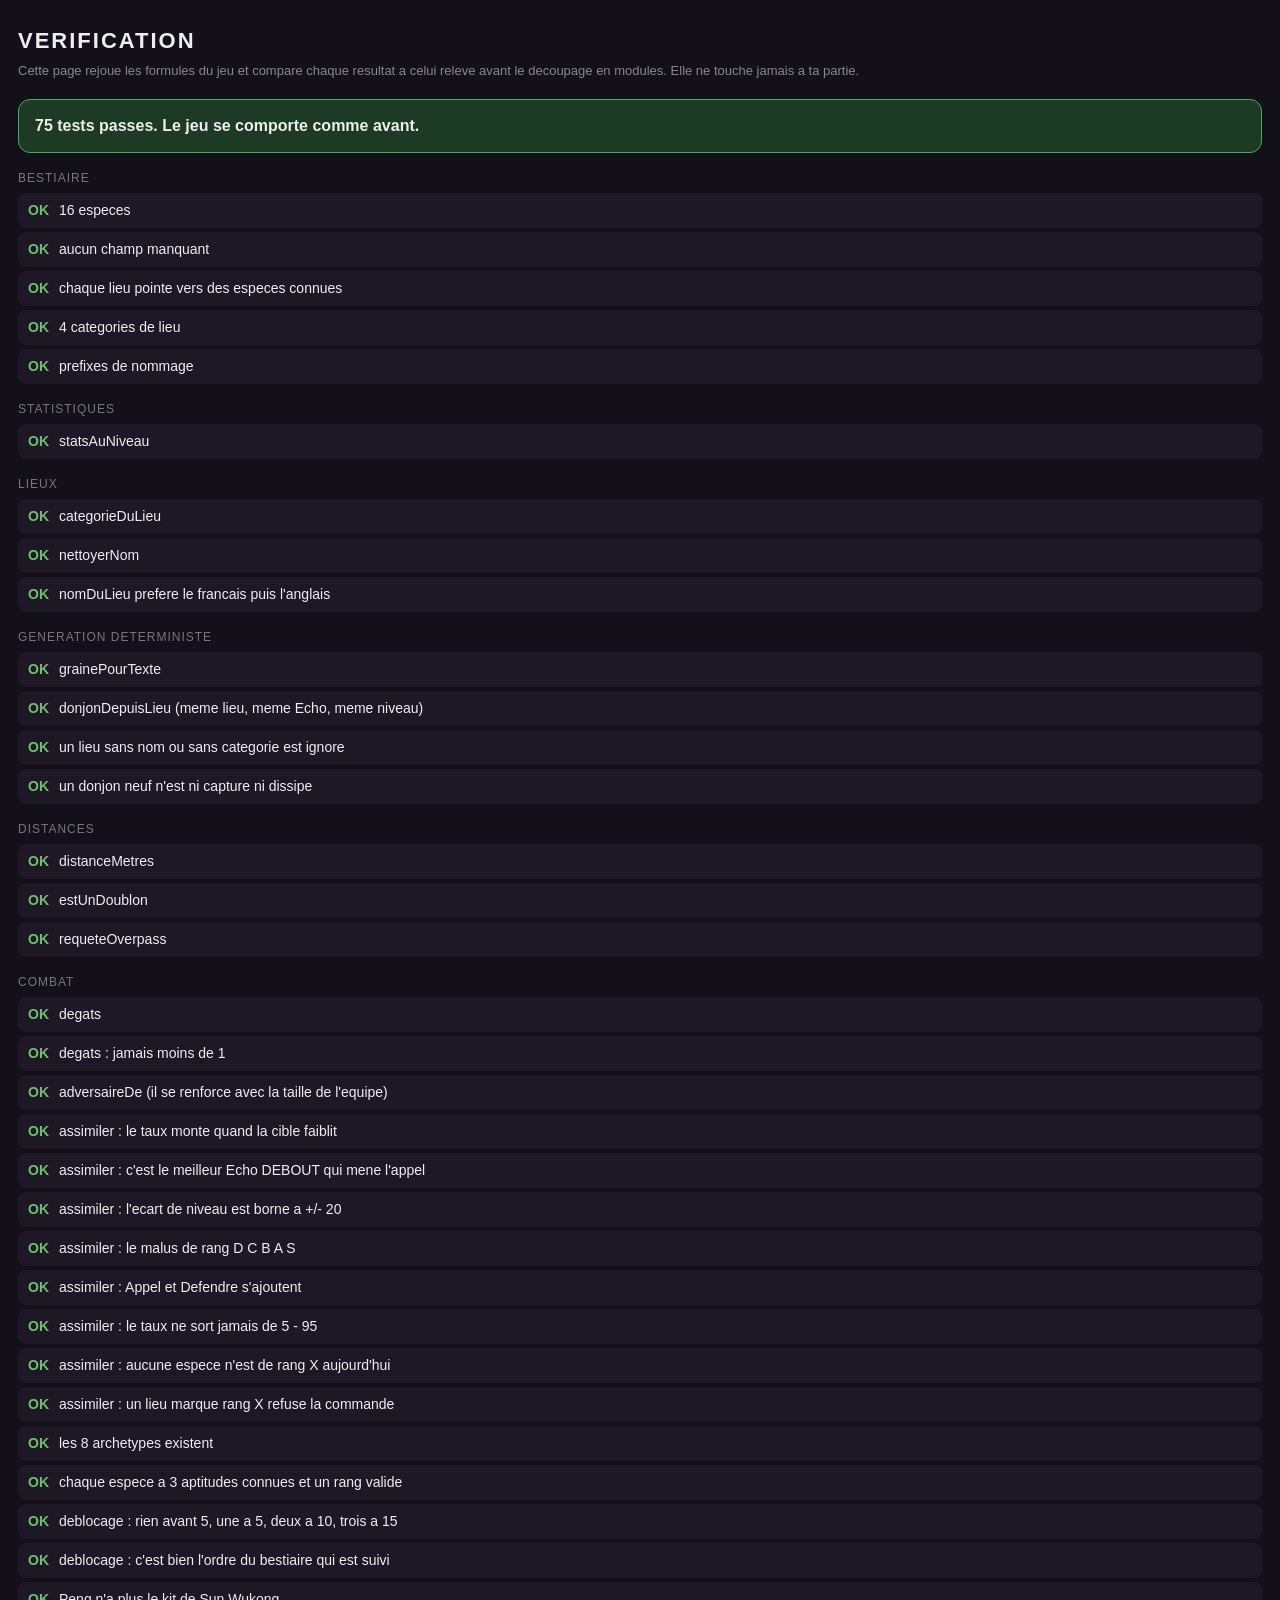
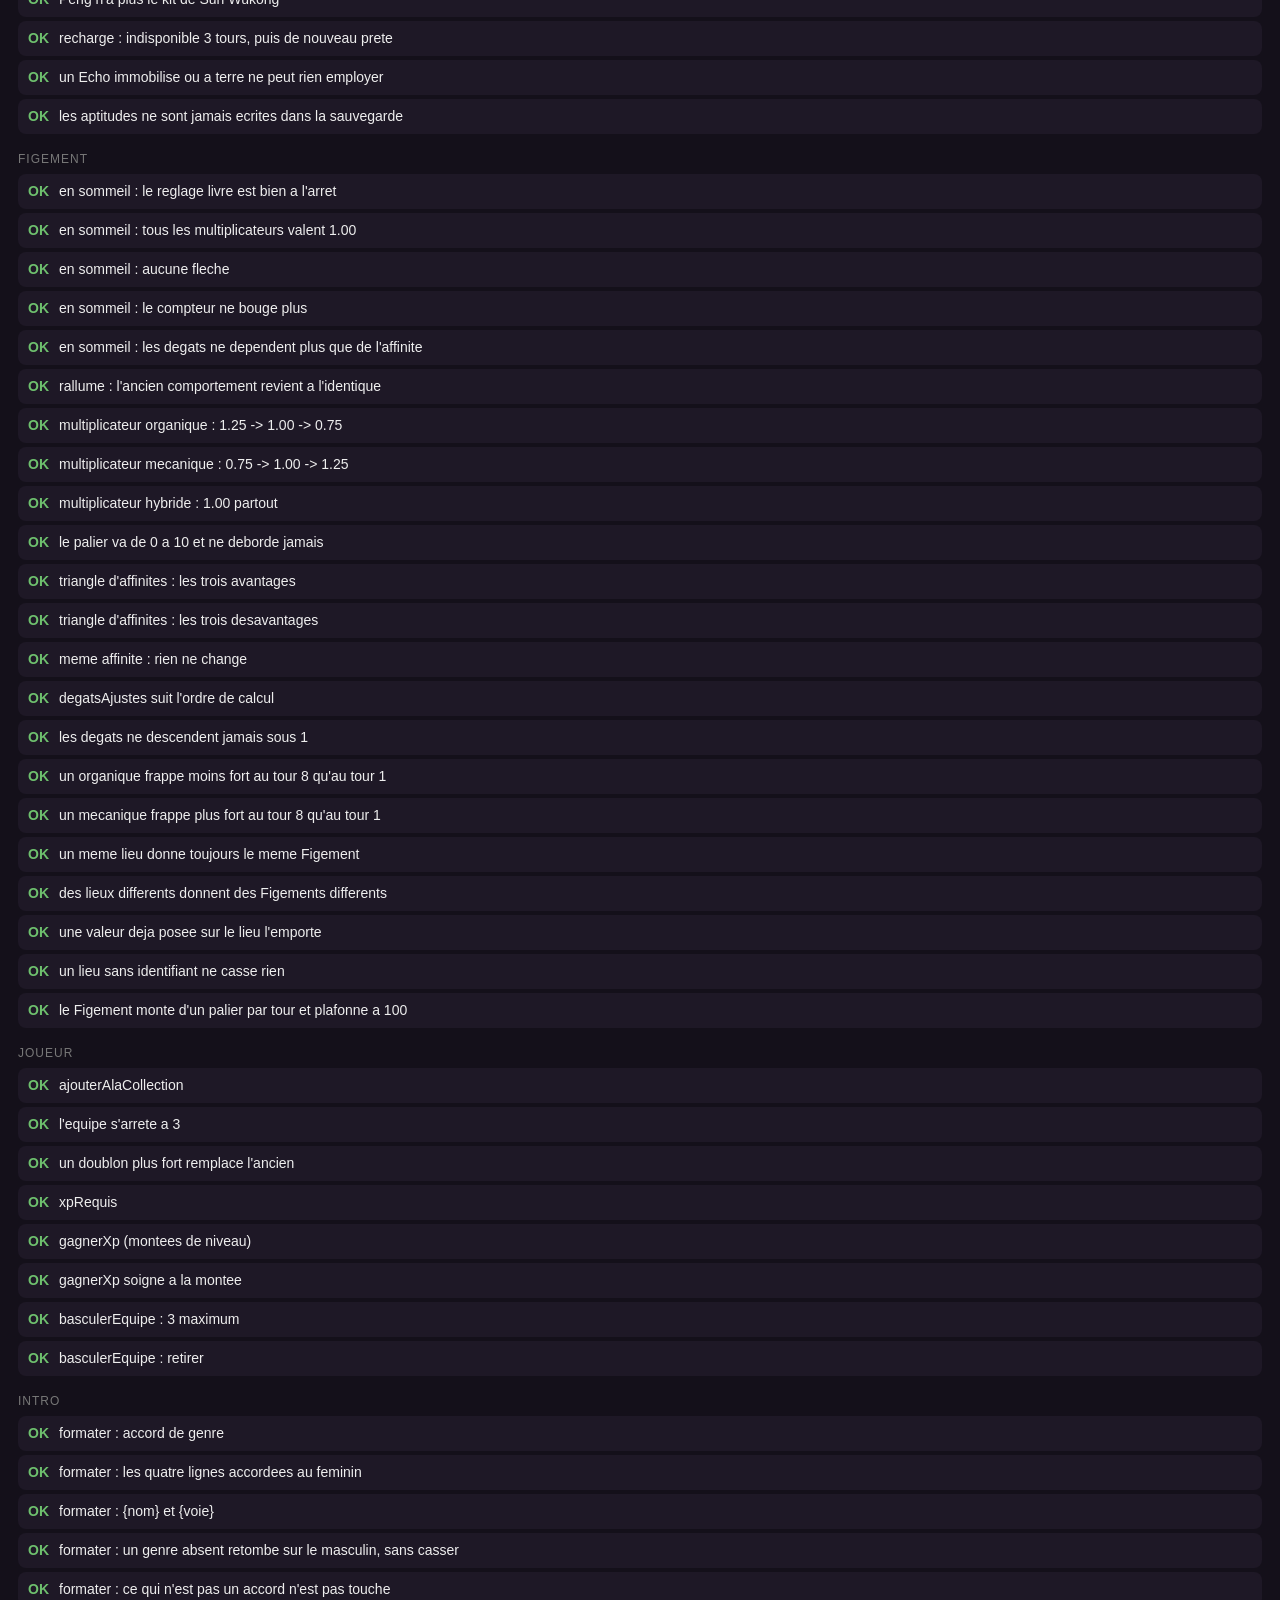
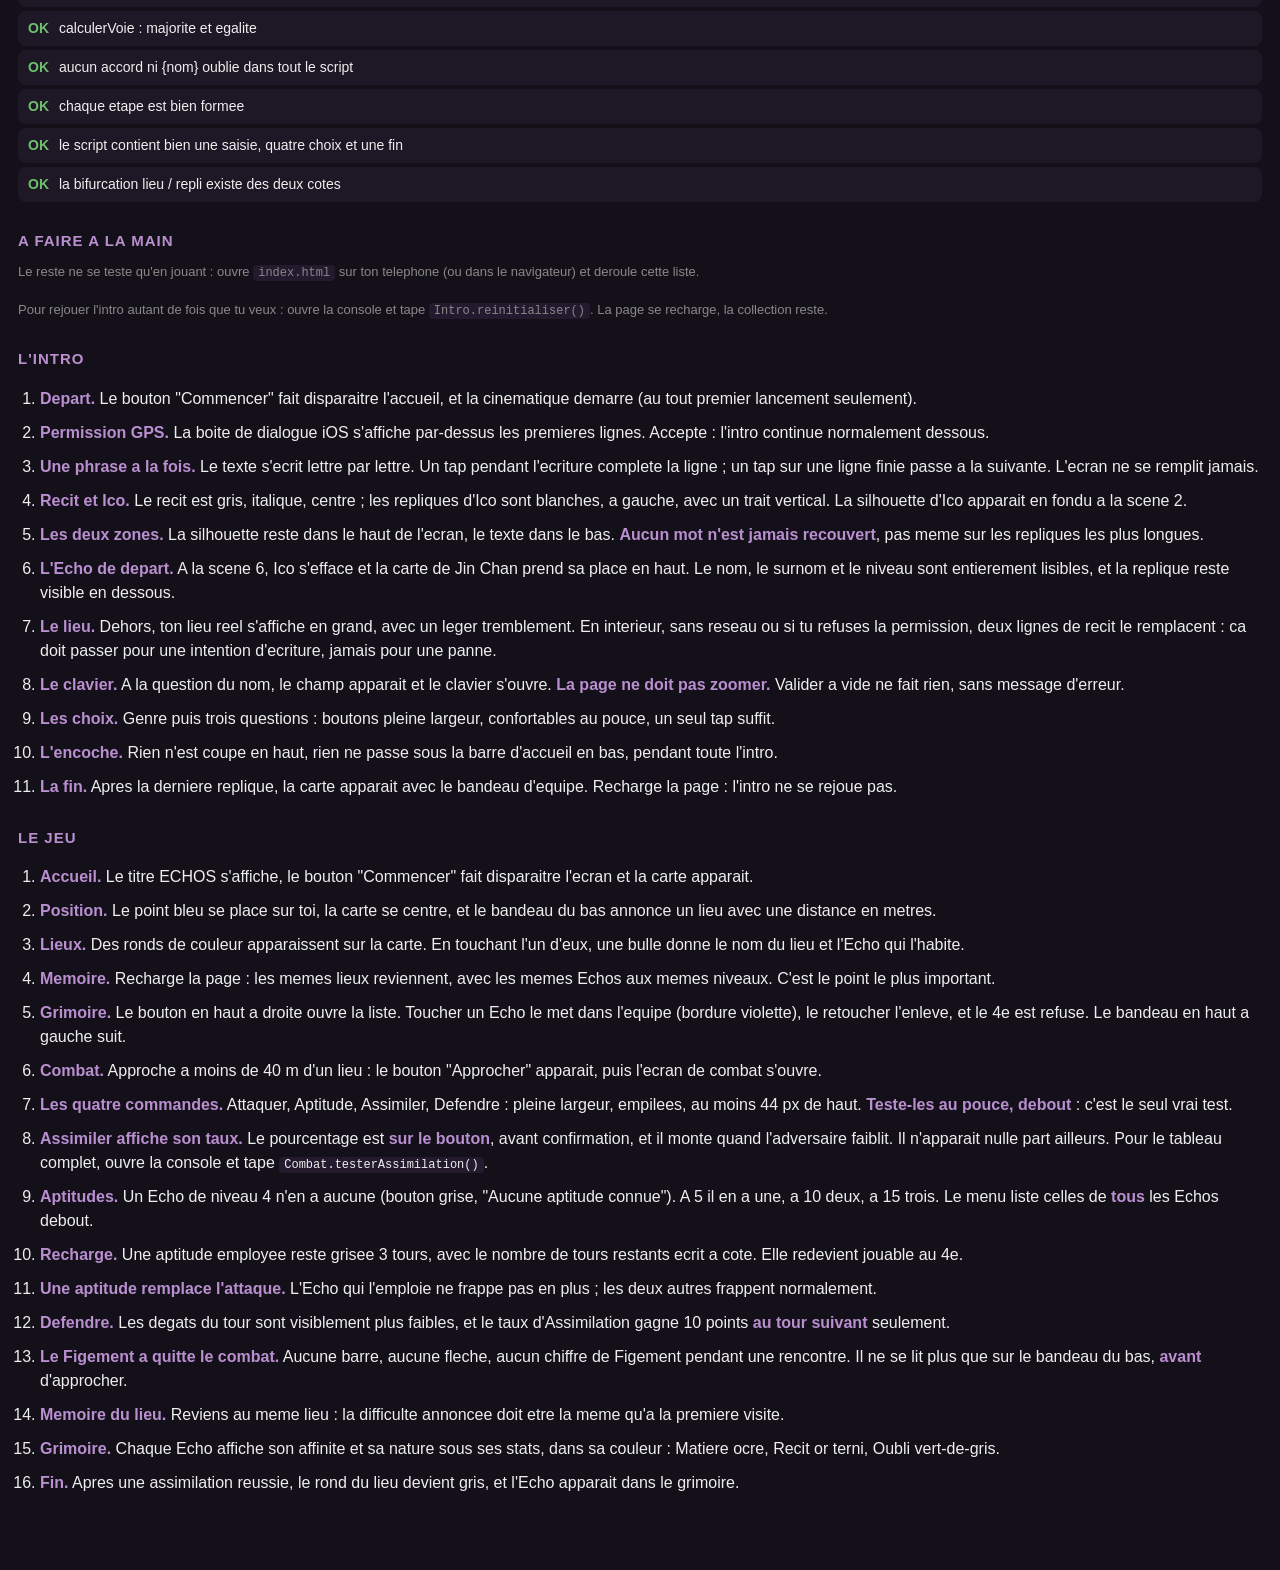
==== verifier/index.html @ f6a6f490 "Combat tour par tour : quatre commandes, aptitudes, Assimiler Le Figement en combat demandait d'appr" ====
<!DOCTYPE html>
<html lang="fr">
<head>
<meta charset="utf-8">
<meta name="viewport" content="width=device-width, initial-scale=1">
<title>Echos - verification</title>
<style>
  body {
    margin: 0; padding: 24px 18px 60px;
    background: #14101a; color: #eee;
    font-family: -apple-system, sans-serif;
    line-height: 1.5;
  }
  h1 { font-size: 22px; letter-spacing: 2px; margin: 0 0 4px; }
  h2 { font-size: 15px; margin: 28px 0 10px; color: #b98fd0; letter-spacing: 1px; }
  p.aide { color: #888; font-size: 13px; margin: 0 0 18px; }

  #verdict {
    padding: 14px 16px; border-radius: 12px;
    font-size: 16px; font-weight: 600; margin-bottom: 8px;
  }
  #verdict.vert { background: #1d3a24; border: 1px solid #4ca85f; }
  #verdict.rouge { background: #3a1d1d; border: 1px solid #d4554a; }

  .section { color: #777; font-size: 12px; letter-spacing: 1px; margin: 16px 0 6px; }

  .test {
    display: flex; gap: 10px; align-items: baseline;
    padding: 7px 10px; border-radius: 8px;
    background: #1e1826; margin-bottom: 4px; font-size: 14px;
  }
  .test.ko { background: #2c1a1a; }
  .marque { font-weight: 700; flex-shrink: 0; }
  .test .marque { color: #6ec06e; }
  .test.ko .marque { color: #d4554a; }
  .detail {
    font-family: ui-monospace, monospace; font-size: 11px;
    color: #d0a0a0; margin-top: 4px; word-break: break-all;
  }

  ol { padding-left: 22px; }
  li { margin-bottom: 10px; }
  li b { color: #b98fd0; }
  code {
    background: #241a2e; padding: 1px 5px; border-radius: 4px;
    font-size: 12px;
  }
</style>
</head>
<body>

<h1>VERIFICATION</h1>
<p class="aide">
  Cette page rejoue les formules du jeu et compare chaque resultat a celui
  releve avant le decoupage en modules. Elle ne touche jamais a ta partie.
</p>

<div id="verdict">Tests en cours...</div>
<div id="resultats"></div>

<h2>A FAIRE A LA MAIN</h2>
<p class="aide">
  Le reste ne se teste qu'en jouant : ouvre <code>index.html</code> sur ton
  telephone (ou dans le navigateur) et deroule cette liste.
</p>

<p class="aide">
  Pour rejouer l'intro autant de fois que tu veux : ouvre la console et tape
  <code>Intro.reinitialiser()</code>. La page se recharge, la collection reste.
</p>

<h2>L'INTRO</h2>

<ol>
  <li><b>Depart.</b> Le bouton "Commencer" fait disparaitre l'accueil, et la
      cinematique demarre (au tout premier lancement seulement).</li>
  <li><b>Permission GPS.</b> La boite de dialogue iOS s'affiche par-dessus les
      premieres lignes. Accepte : l'intro continue normalement dessous.</li>
  <li><b>Une phrase a la fois.</b> Le texte s'ecrit lettre par lettre. Un tap
      pendant l'ecriture complete la ligne ; un tap sur une ligne finie passe a
      la suivante. L'ecran ne se remplit jamais.</li>
  <li><b>Recit et Ico.</b> Le recit est gris, italique, centre ; les repliques
      d'Ico sont blanches, a gauche, avec un trait vertical. La silhouette
      d'Ico apparait en fondu a la scene 2.</li>
  <li><b>Les deux zones.</b> La silhouette reste dans le haut de l'ecran, le
      texte dans le bas. <b>Aucun mot n'est jamais recouvert</b>, pas meme sur
      les repliques les plus longues.</li>
  <li><b>L'Echo de depart.</b> A la scene 6, Ico s'efface et la carte de Jin
      Chan prend sa place en haut. Le nom, le surnom et le niveau sont
      entierement lisibles, et la replique reste visible en dessous.</li>
  <li><b>Le lieu.</b> Dehors, ton lieu reel s'affiche en grand, avec un leger
      tremblement. En interieur, sans reseau ou si tu refuses la permission,
      deux lignes de recit le remplacent : ca doit passer pour une intention
      d'ecriture, jamais pour une panne.</li>
  <li><b>Le clavier.</b> A la question du nom, le champ apparait et le clavier
      s'ouvre. <b>La page ne doit pas zoomer.</b> Valider a vide ne fait rien,
      sans message d'erreur.</li>
  <li><b>Les choix.</b> Genre puis trois questions : boutons pleine largeur,
      confortables au pouce, un seul tap suffit.</li>
  <li><b>L'encoche.</b> Rien n'est coupe en haut, rien ne passe sous la barre
      d'accueil en bas, pendant toute l'intro.</li>
  <li><b>La fin.</b> Apres la derniere replique, la carte apparait avec le
      bandeau d'equipe. Recharge la page : l'intro ne se rejoue pas.</li>
</ol>

<h2>LE JEU</h2>

<ol>
  <li><b>Accueil.</b> Le titre ECHOS s'affiche, le bouton "Commencer" fait
      disparaitre l'ecran et la carte apparait.</li>
  <li><b>Position.</b> Le point bleu se place sur toi, la carte se centre,
      et le bandeau du bas annonce un lieu avec une distance en metres.</li>
  <li><b>Lieux.</b> Des ronds de couleur apparaissent sur la carte. En
      touchant l'un d'eux, une bulle donne le nom du lieu et l'Echo qui
      l'habite.</li>
  <li><b>Memoire.</b> Recharge la page : les memes lieux reviennent, avec les
      memes Echos aux memes niveaux. C'est le point le plus important.</li>
  <li><b>Grimoire.</b> Le bouton en haut a droite ouvre la liste. Toucher un
      Echo le met dans l'equipe (bordure violette), le retoucher l'enleve, et
      le 4e est refuse. Le bandeau en haut a gauche suit.</li>
  <li><b>Combat.</b> Approche a moins de 40 m d'un lieu : le bouton
      "Approcher" apparait, puis l'ecran de combat s'ouvre.</li>
  <li><b>Les quatre commandes.</b> Attaquer, Aptitude, Assimiler, Defendre :
      pleine largeur, empilees, au moins 44 px de haut. <b>Teste-les au pouce,
      debout</b> : c'est le seul vrai test.</li>
  <li><b>Assimiler affiche son taux.</b> Le pourcentage est <b>sur le bouton</b>,
      avant confirmation, et il monte quand l'adversaire faiblit. Il n'apparait
      nulle part ailleurs. Pour le tableau complet, ouvre la console et tape
      <code>Combat.testerAssimilation()</code>.</li>
  <li><b>Aptitudes.</b> Un Echo de niveau 4 n'en a aucune (bouton grise,
      "Aucune aptitude connue"). A 5 il en a une, a 10 deux, a 15 trois. Le
      menu liste celles de <b>tous</b> les Echos debout.</li>
  <li><b>Recharge.</b> Une aptitude employee reste grisee 3 tours, avec le
      nombre de tours restants ecrit a cote. Elle redevient jouable au 4e.</li>
  <li><b>Une aptitude remplace l'attaque.</b> L'Echo qui l'emploie ne frappe
      pas en plus ; les deux autres frappent normalement.</li>
  <li><b>Defendre.</b> Les degats du tour sont visiblement plus faibles, et le
      taux d'Assimilation gagne 10 points <b>au tour suivant</b> seulement.</li>
  <li><b>Le Figement a quitte le combat.</b> Aucune barre, aucune fleche,
      aucun chiffre de Figement pendant une rencontre. Il ne se lit plus que
      sur le bandeau du bas, <b>avant</b> d'approcher.</li>
  <li><b>Memoire du lieu.</b> Reviens au meme lieu : la difficulte annoncee
      doit etre la meme qu'a la premiere visite.</li>
  <li><b>Grimoire.</b> Chaque Echo affiche son affinite et sa nature sous ses
      stats, dans sa couleur : Matiere ocre, Recit or terni, Oubli vert-de-gris.</li>
  <li><b>Fin.</b> Apres une assimilation reussie, le rond du lieu devient
      gris, et l'Echo apparait dans le grimoire.</li>
</ol>

<!-- On ne charge que les fichiers qui n'ont besoin ni de la carte
     ni de la page du jeu : ils suffisent pour toutes les formules. -->
<script src="../js/config.js"></script>
<script src="../js/especes.js"></script>
<script src="../js/lieux.js"></script>
<script src="../js/joueur.js"></script>
<script src="../js/combat.js"></script>
<script src="../js/grimoire.js"></script>
<script src="../js/intro.js"></script>
<script src="tests.js"></script>

<script>
(function () {
  var verdict = document.getElementById("verdict");
  var sortie = document.getElementById("resultats");
  var resultats;

  try {
    resultats = lancerTests();
  } catch (e) {
    verdict.className = "rouge";
    verdict.textContent = "Les tests n'ont pas pu tourner : " + e.message;
    return;
  }

  var html = "", section = "", echecs = 0;

  for (var i = 0; i < resultats.length; i++) {
    var r = resultats[i];

    if (r.section !== section) {
      section = r.section;
      html += '<div class="section">' + section.toUpperCase() + '</div>';
    }

    if (!r.ok) echecs++;

    html += '<div class="test' + (r.ok ? '' : ' ko') + '">' +
            '<span class="marque">' + (r.ok ? 'OK' : 'X') + '</span>' +
            '<span>' + r.quoi +
            (r.ok ? '' :
              '<div class="detail">attendu : ' + r.attendu +
              '<br>obtenu&nbsp;&nbsp;: ' + r.obtenu + '</div>') +
            '</span></div>';
  }

  sortie.innerHTML = html;

  verdict.className = echecs === 0 ? "vert" : "rouge";
  verdict.textContent = echecs === 0
    ? resultats.length + " tests passes. Le jeu se comporte comme avant."
    : echecs + " test(s) en echec sur " + resultats.length + ".";
})();
</script>

</body>
</html>
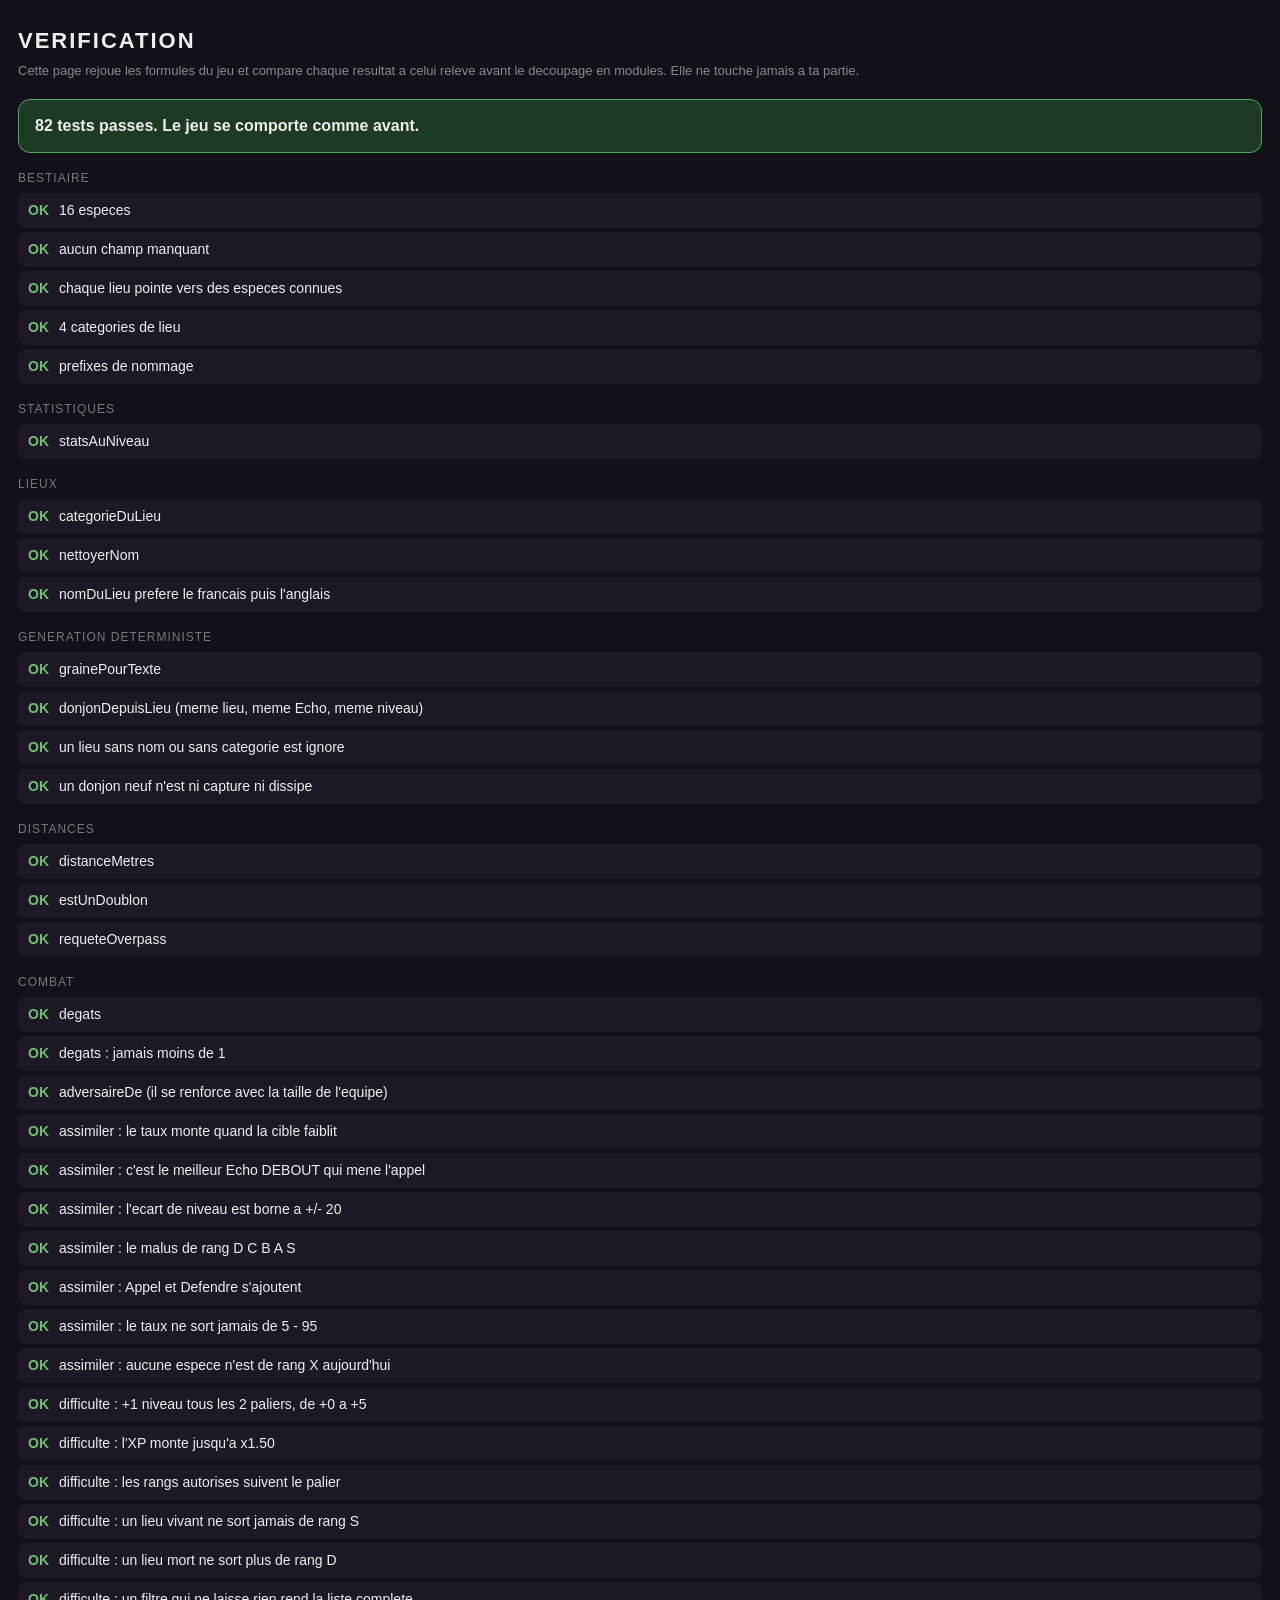
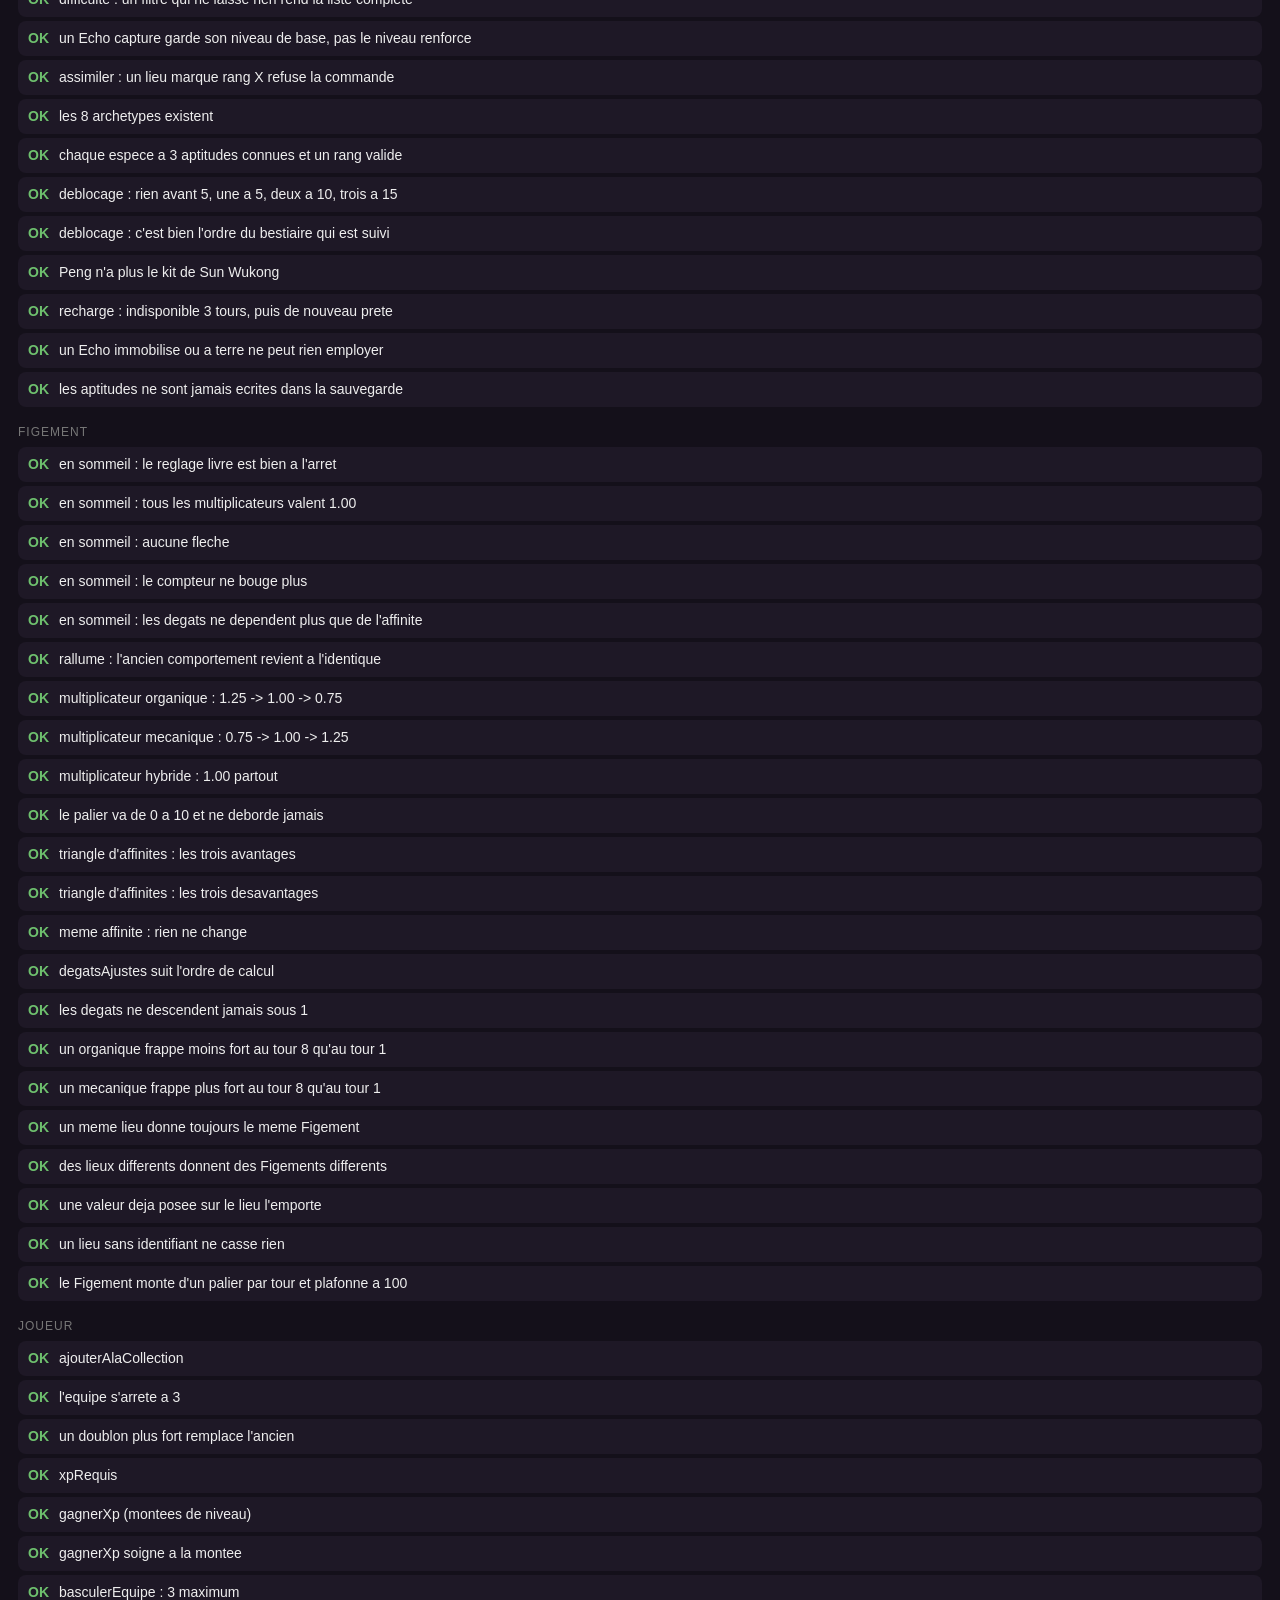
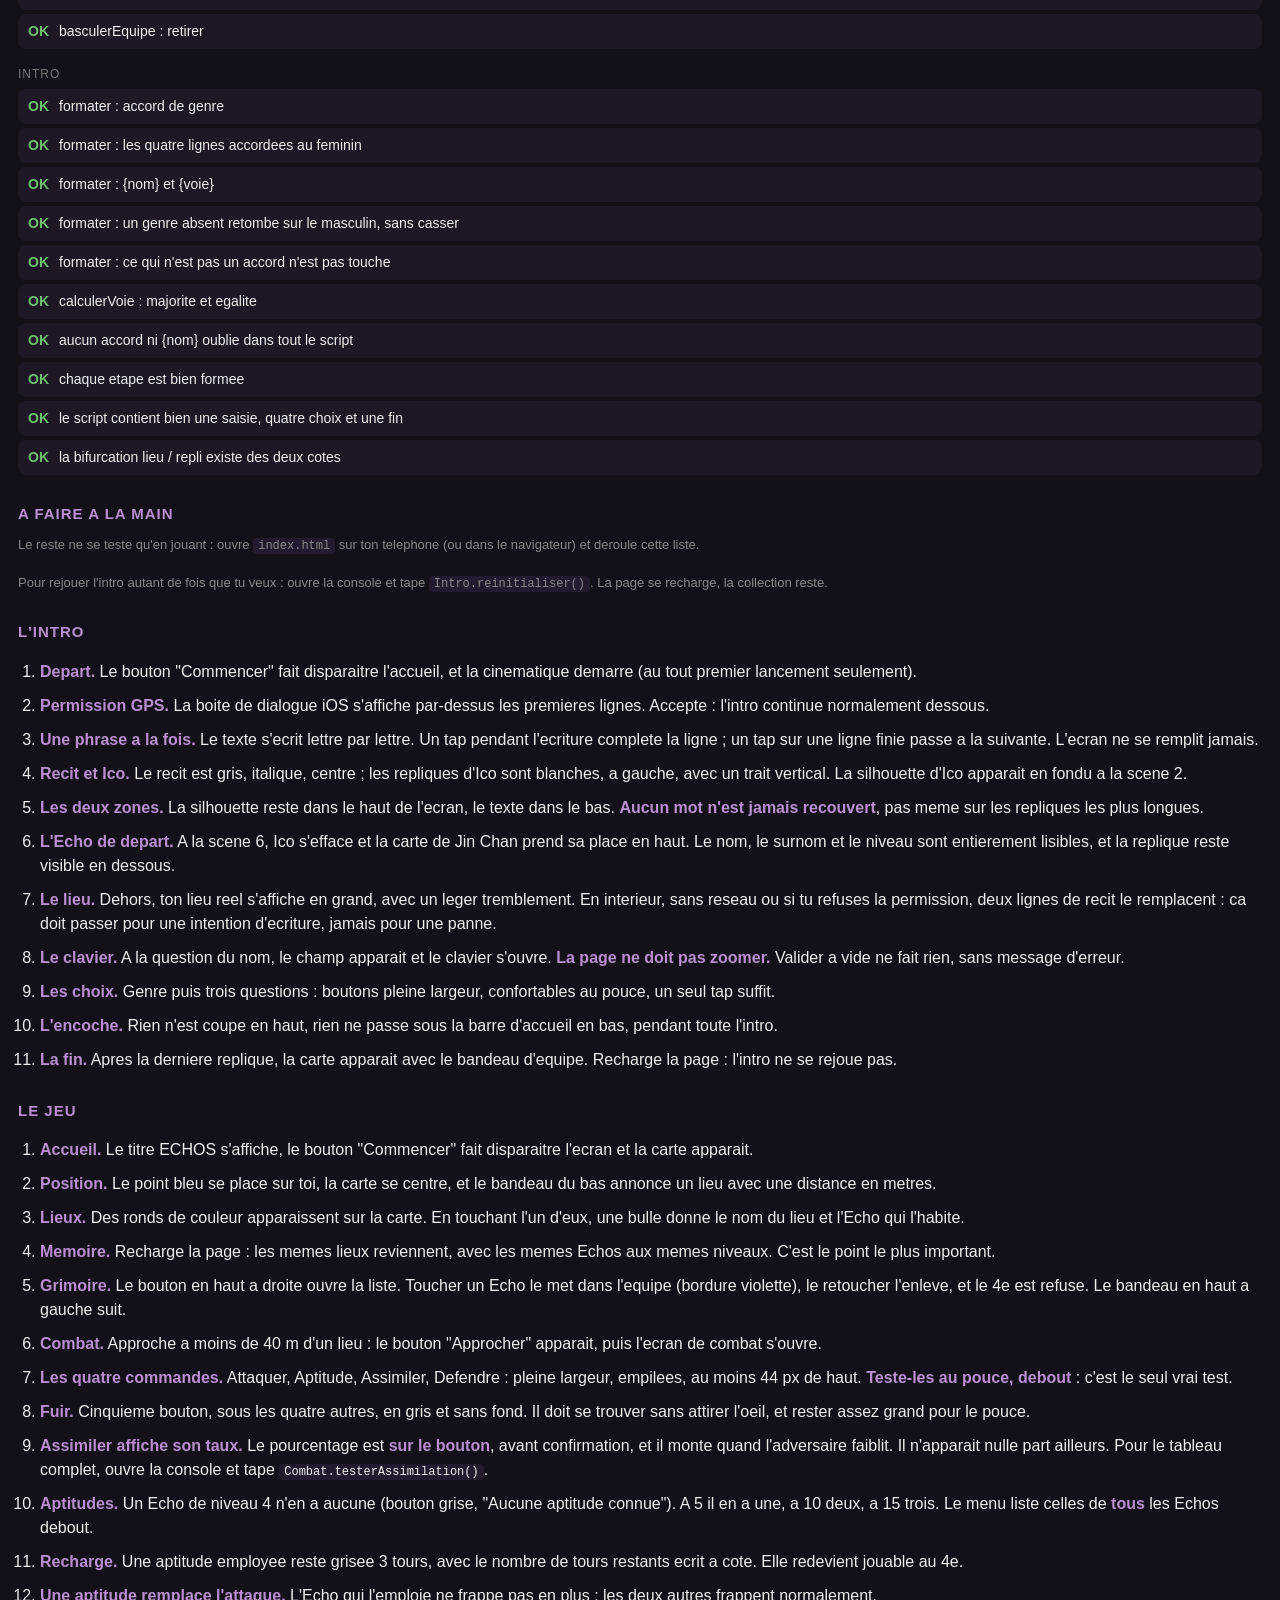
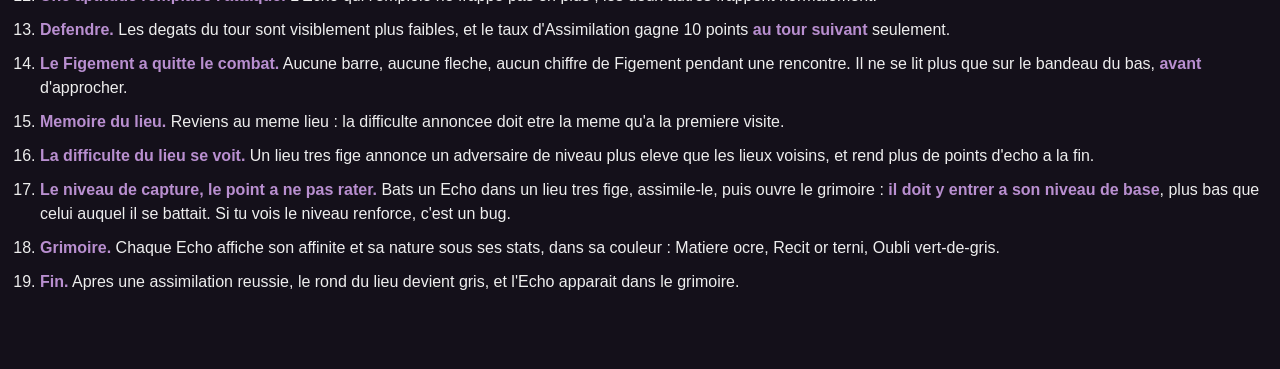
==== commit 316b7924: "Fuir revient, et le Figement du lieu devient sa difficulte 1. Fuir    Cinquieme bouton, sous les qua" ====
--- a/verifier/index.html
+++ b/verifier/index.html
@@ -123,6 +123,9 @@
   <li><b>Les quatre commandes.</b> Attaquer, Aptitude, Assimiler, Defendre :
       pleine largeur, empilees, au moins 44 px de haut. <b>Teste-les au pouce,
       debout</b> : c'est le seul vrai test.</li>
+  <li><b>Fuir.</b> Cinquieme bouton, sous les quatre autres, en gris et sans
+      fond. Il doit se trouver sans attirer l'oeil, et rester assez grand pour
+      le pouce.</li>
   <li><b>Assimiler affiche son taux.</b> Le pourcentage est <b>sur le bouton</b>,
       avant confirmation, et il monte quand l'adversaire faiblit. Il n'apparait
       nulle part ailleurs. Pour le tableau complet, ouvre la console et tape
@@ -141,6 +144,13 @@
       sur le bandeau du bas, <b>avant</b> d'approcher.</li>
   <li><b>Memoire du lieu.</b> Reviens au meme lieu : la difficulte annoncee
       doit etre la meme qu'a la premiere visite.</li>
+  <li><b>La difficulte du lieu se voit.</b> Un lieu tres fige annonce un
+      adversaire de niveau plus eleve que les lieux voisins, et rend plus de
+      points d'echo a la fin.</li>
+  <li><b>Le niveau de capture, le point a ne pas rater.</b> Bats un Echo dans
+      un lieu tres fige, assimile-le, puis ouvre le grimoire :
+      <b>il doit y entrer a son niveau de base</b>, plus bas que celui auquel
+      il se battait. Si tu vois le niveau renforce, c'est un bug.</li>
   <li><b>Grimoire.</b> Chaque Echo affiche son affinite et sa nature sous ses
       stats, dans sa couleur : Matiere ocre, Recit or terni, Oubli vert-de-gris.</li>
   <li><b>Fin.</b> Apres une assimilation reussie, le rond du lieu devient
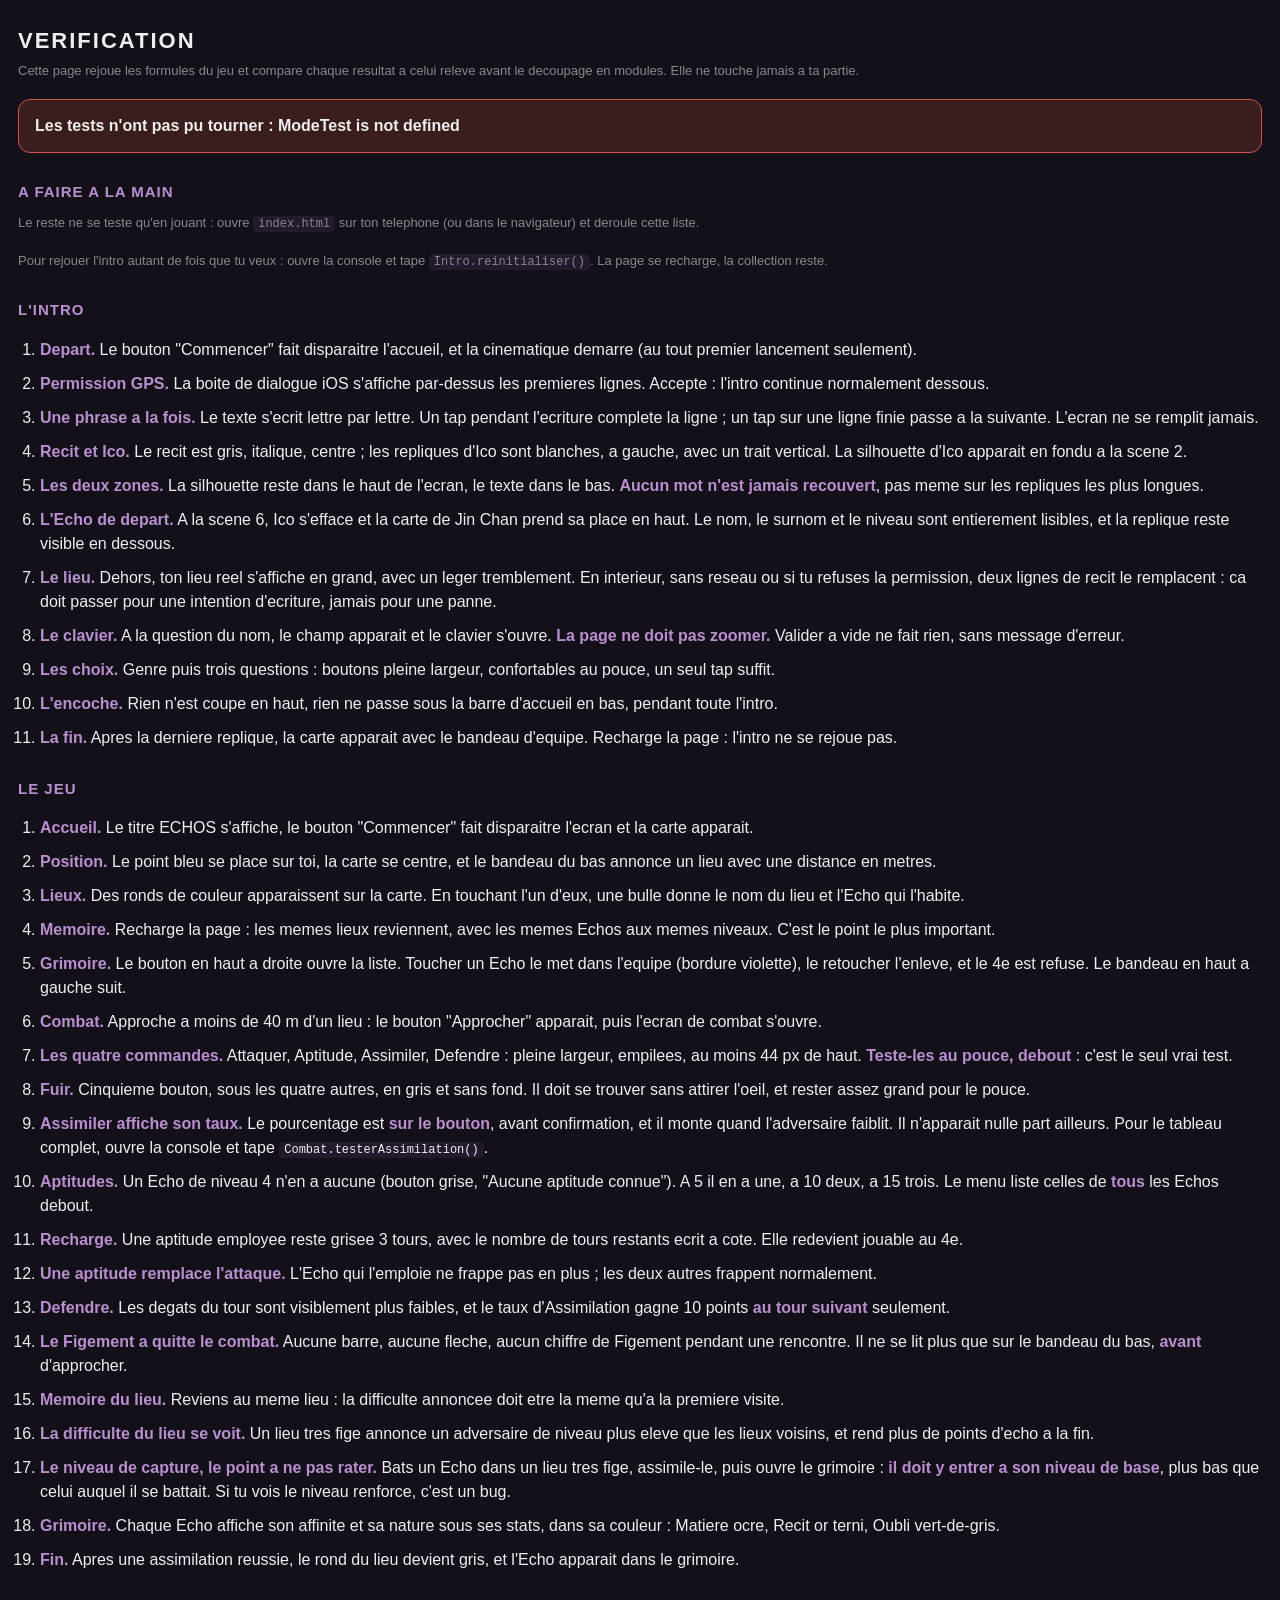
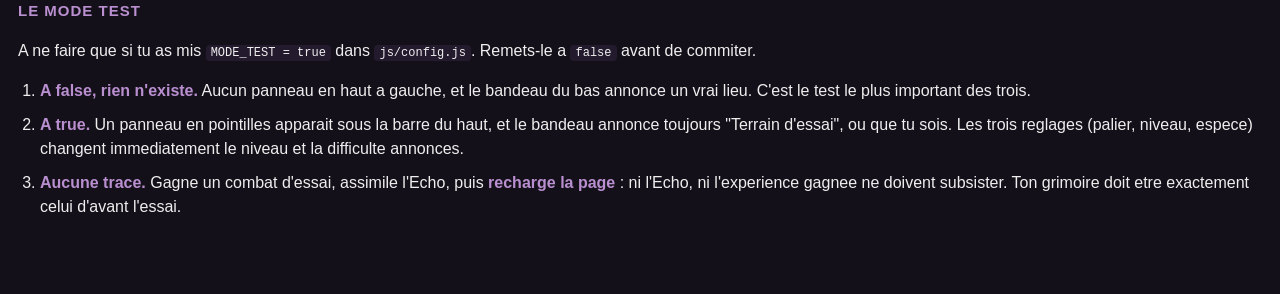
==== commit 41b7b3d4: "Mode test : un donjon fictif et un panneau de reglages MODE_TEST dans config.js, a false par defaut." ====
--- a/verifier/index.html
+++ b/verifier/index.html
@@ -157,6 +157,26 @@
       gris, et l'Echo apparait dans le grimoire.</li>
 </ol>
 
+<h2>LE MODE TEST</h2>
+
+<p>
+  A ne faire que si tu as mis <code>MODE_TEST = true</code> dans
+  <code>js/config.js</code>. Remets-le a <code>false</code> avant de commiter.
+</p>
+
+<ol>
+  <li><b>A false, rien n'existe.</b> Aucun panneau en haut a gauche, et le
+      bandeau du bas annonce un vrai lieu. C'est le test le plus important
+      des trois.</li>
+  <li><b>A true.</b> Un panneau en pointilles apparait sous la barre du haut,
+      et le bandeau annonce toujours "Terrain d'essai", ou que tu sois. Les
+      trois reglages (palier, niveau, espece) changent immediatement le niveau
+      et la difficulte annonces.</li>
+  <li><b>Aucune trace.</b> Gagne un combat d'essai, assimile l'Echo, puis
+      <b>recharge la page</b> : ni l'Echo, ni l'experience gagnee ne doivent
+      subsister. Ton grimoire doit etre exactement celui d'avant l'essai.</li>
+</ol>
+
 <!-- On ne charge que les fichiers qui n'ont besoin ni de la carte
      ni de la page du jeu : ils suffisent pour toutes les formules. -->
 <script src="../js/config.js"></script>
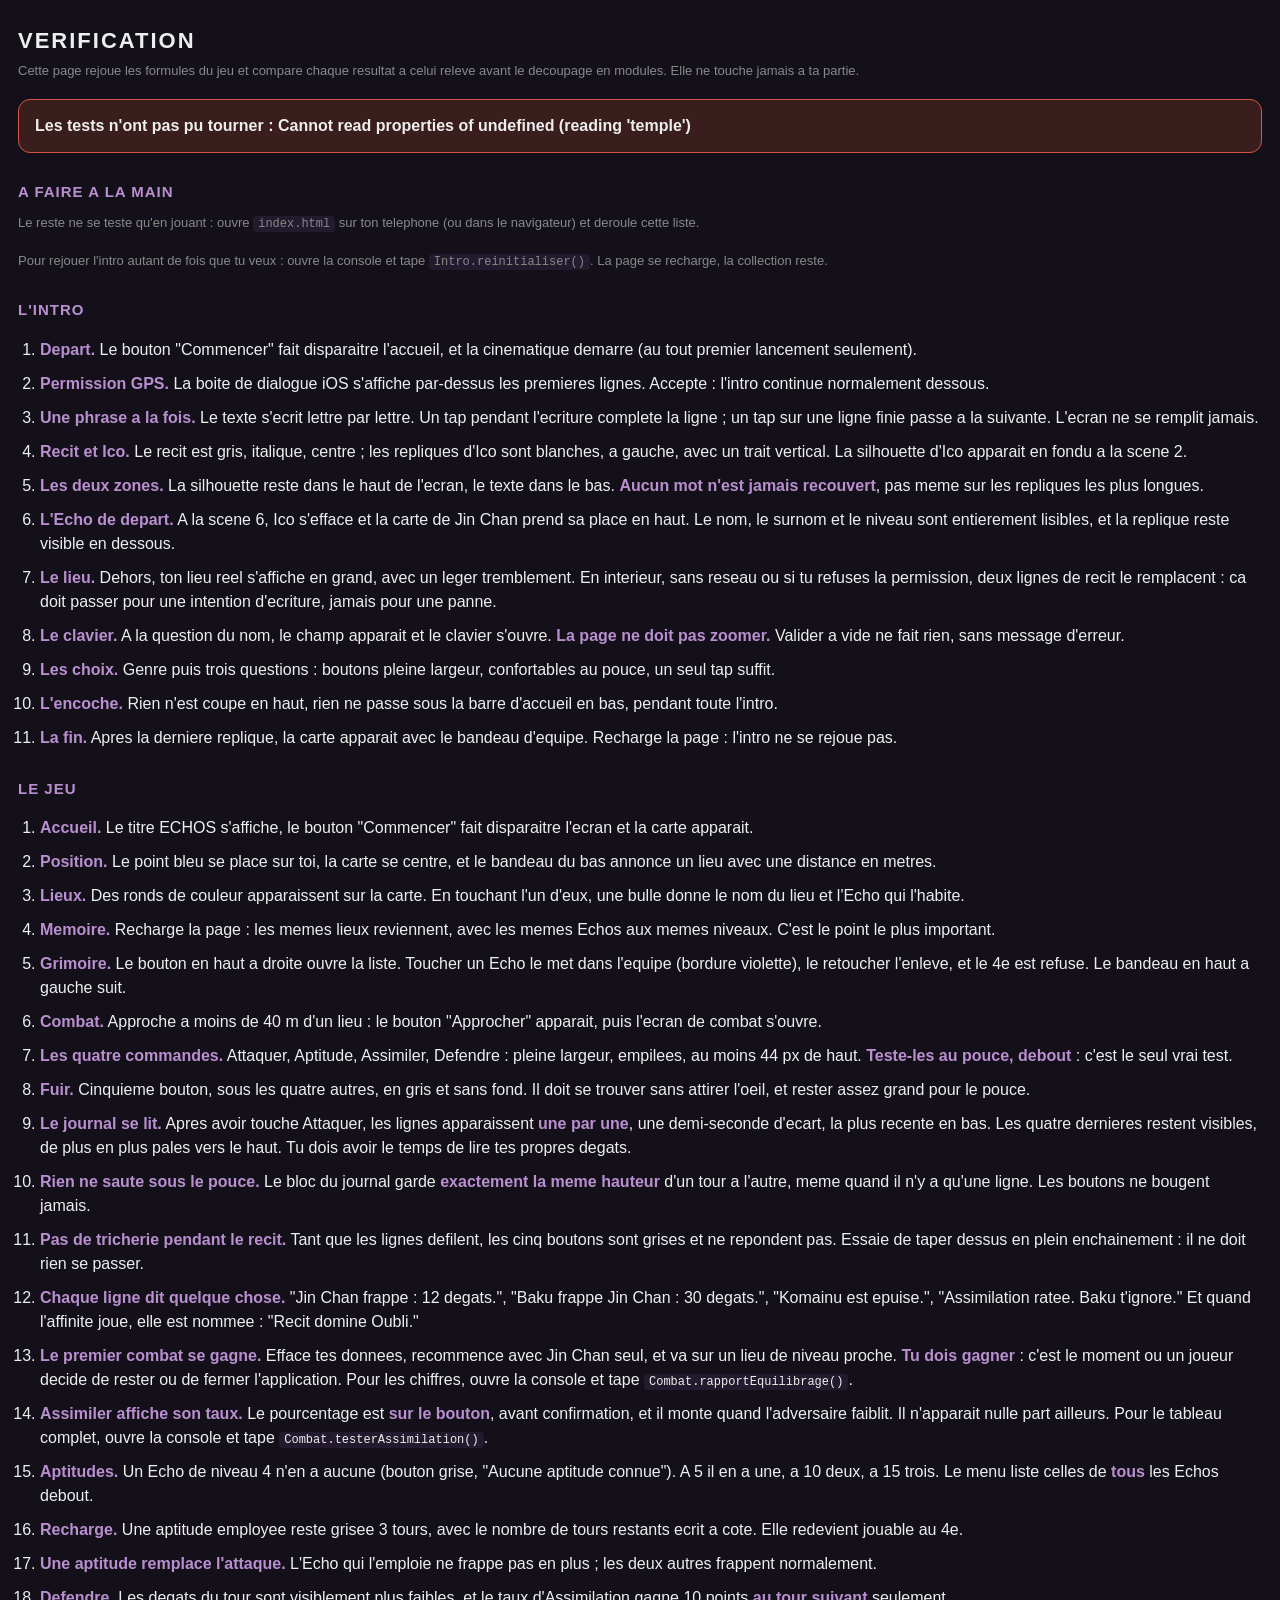
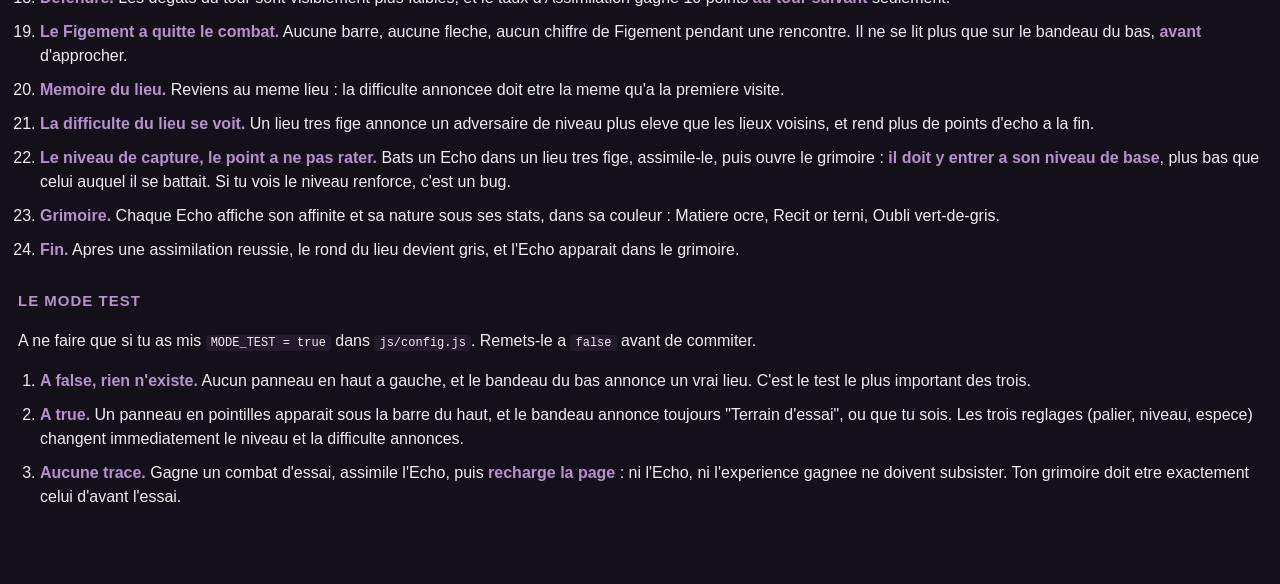
==== commit 41d3859c: "Journal de combat : les lignes s'accumulent et defilent Constat en test reel : le journal n'affichai" ====
--- a/verifier/index.html
+++ b/verifier/index.html
@@ -126,6 +126,25 @@
   <li><b>Fuir.</b> Cinquieme bouton, sous les quatre autres, en gris et sans
       fond. Il doit se trouver sans attirer l'oeil, et rester assez grand pour
       le pouce.</li>
+  <li><b>Le journal se lit.</b> Apres avoir touche Attaquer, les lignes
+      apparaissent <b>une par une</b>, une demi-seconde d'ecart, la plus recente
+      en bas. Les quatre dernieres restent visibles, de plus en plus pales vers
+      le haut. Tu dois avoir le temps de lire tes propres degats.</li>
+  <li><b>Rien ne saute sous le pouce.</b> Le bloc du journal garde
+      <b>exactement la meme hauteur</b> d'un tour a l'autre, meme quand il n'y a
+      qu'une ligne. Les boutons ne bougent jamais.</li>
+  <li><b>Pas de tricherie pendant le recit.</b> Tant que les lignes defilent,
+      les cinq boutons sont grises et ne repondent pas. Essaie de taper dessus
+      en plein enchainement : il ne doit rien se passer.</li>
+  <li><b>Chaque ligne dit quelque chose.</b> "Jin Chan frappe : 12 degats.",
+      "Baku frappe Jin Chan : 30 degats.", "Komainu est epuise.",
+      "Assimilation ratee. Baku t'ignore." Et quand l'affinite joue, elle est
+      nommee : "Recit domine Oubli."</li>
+  <li><b>Le premier combat se gagne.</b> Efface tes donnees, recommence avec
+      Jin Chan seul, et va sur un lieu de niveau proche. <b>Tu dois gagner</b> :
+      c'est le moment ou un joueur decide de rester ou de fermer l'application.
+      Pour les chiffres, ouvre la console et tape
+      <code>Combat.rapportEquilibrage()</code>.</li>
   <li><b>Assimiler affiche son taux.</b> Le pourcentage est <b>sur le bouton</b>,
       avant confirmation, et il monte quand l'adversaire faiblit. Il n'apparait
       nulle part ailleurs. Pour le tableau complet, ouvre la console et tape
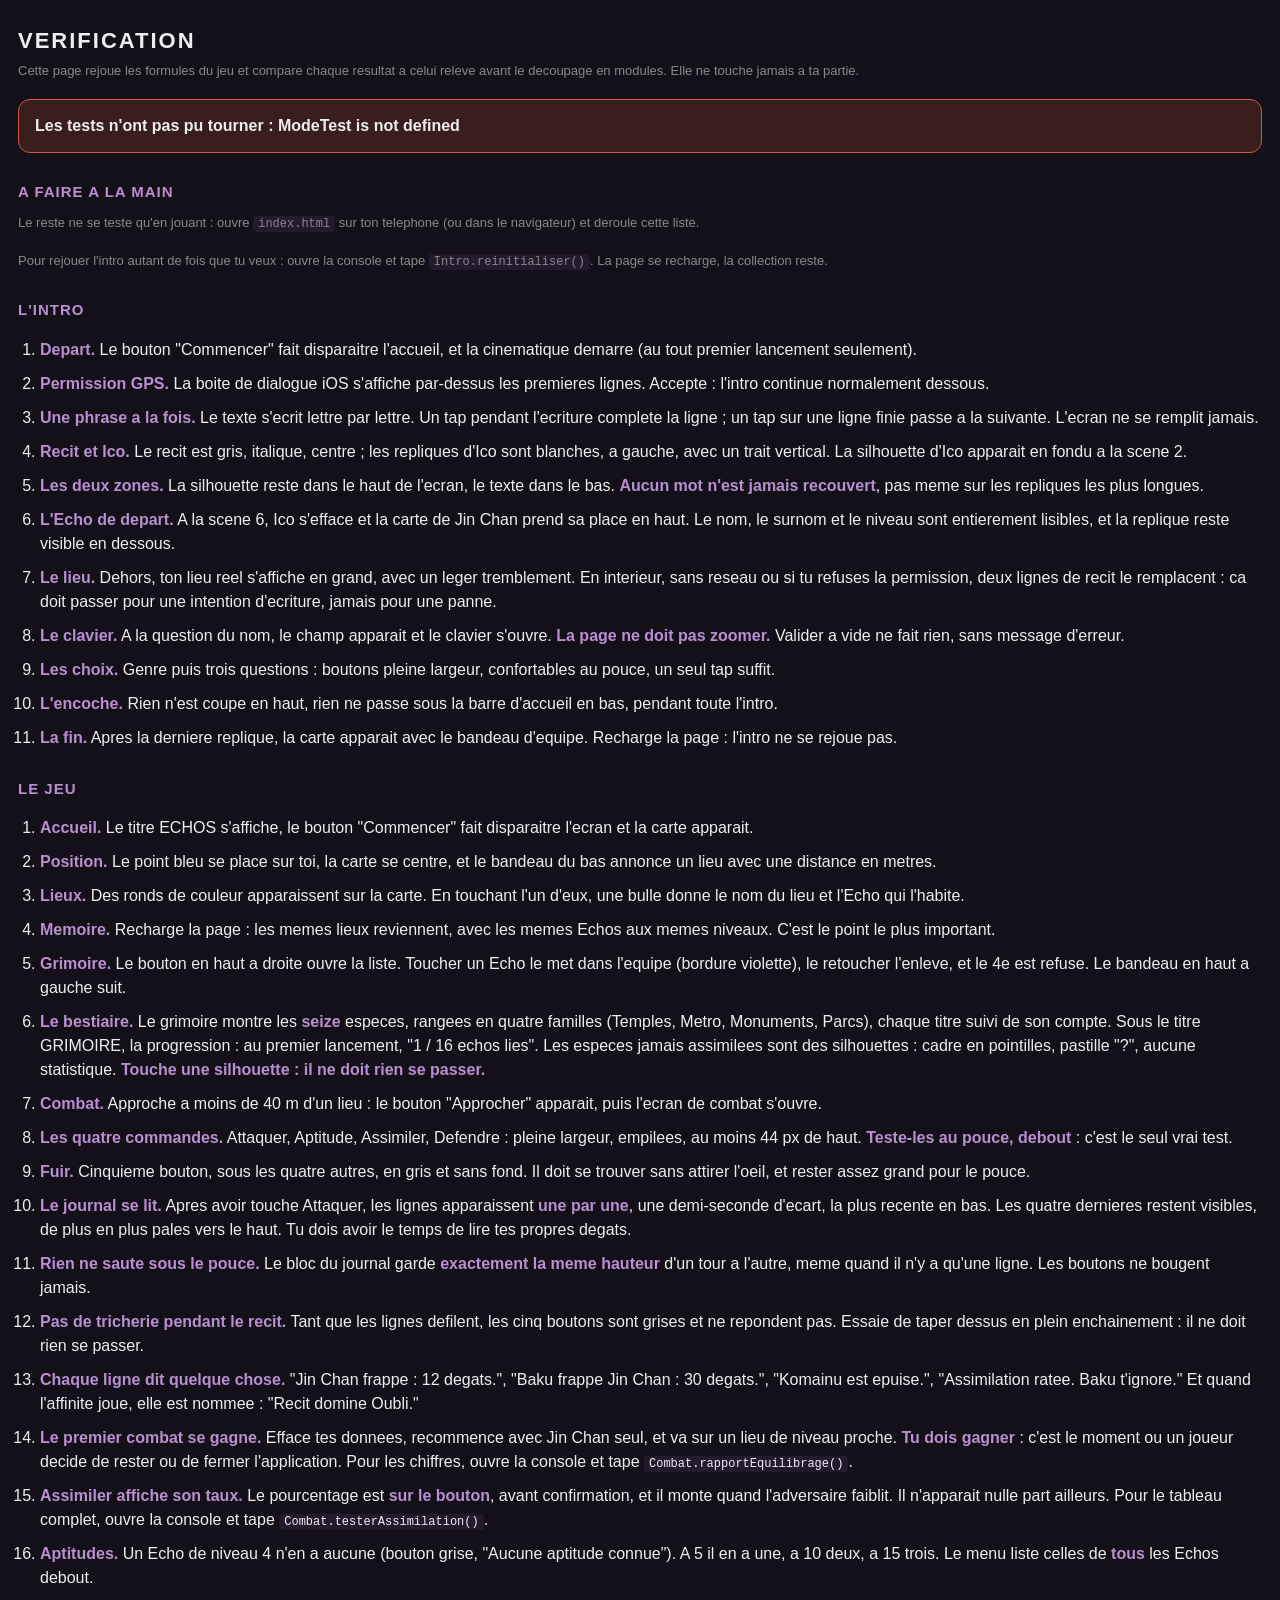
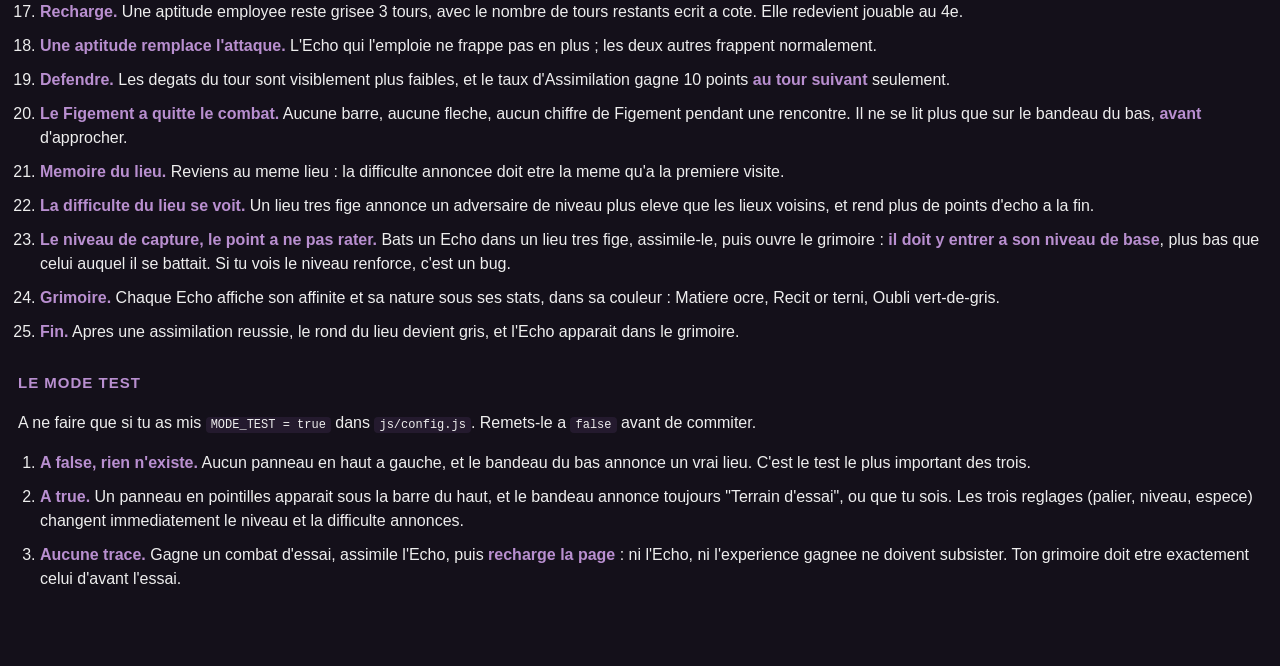
==== commit 8ae30760: "Le grimoire devient un bestiaire : seize especes, dont les silhouettes Le grimoire ne montrait que l" ====
--- a/verifier/index.html
+++ b/verifier/index.html
@@ -118,6 +118,12 @@
   <li><b>Grimoire.</b> Le bouton en haut a droite ouvre la liste. Toucher un
       Echo le met dans l'equipe (bordure violette), le retoucher l'enleve, et
       le 4e est refuse. Le bandeau en haut a gauche suit.</li>
+  <li><b>Le bestiaire.</b> Le grimoire montre les <b>seize</b> especes, rangees
+      en quatre familles (Temples, Metro, Monuments, Parcs), chaque titre suivi
+      de son compte. Sous le titre GRIMOIRE, la progression : au premier
+      lancement, "1 / 16 echos lies". Les especes jamais assimilees sont des
+      silhouettes : cadre en pointilles, pastille "?", aucune statistique.
+      <b>Touche une silhouette : il ne doit rien se passer.</b></li>
   <li><b>Combat.</b> Approche a moins de 40 m d'un lieu : le bouton
       "Approcher" apparait, puis l'ecran de combat s'ouvre.</li>
   <li><b>Les quatre commandes.</b> Attaquer, Aptitude, Assimiler, Defendre :
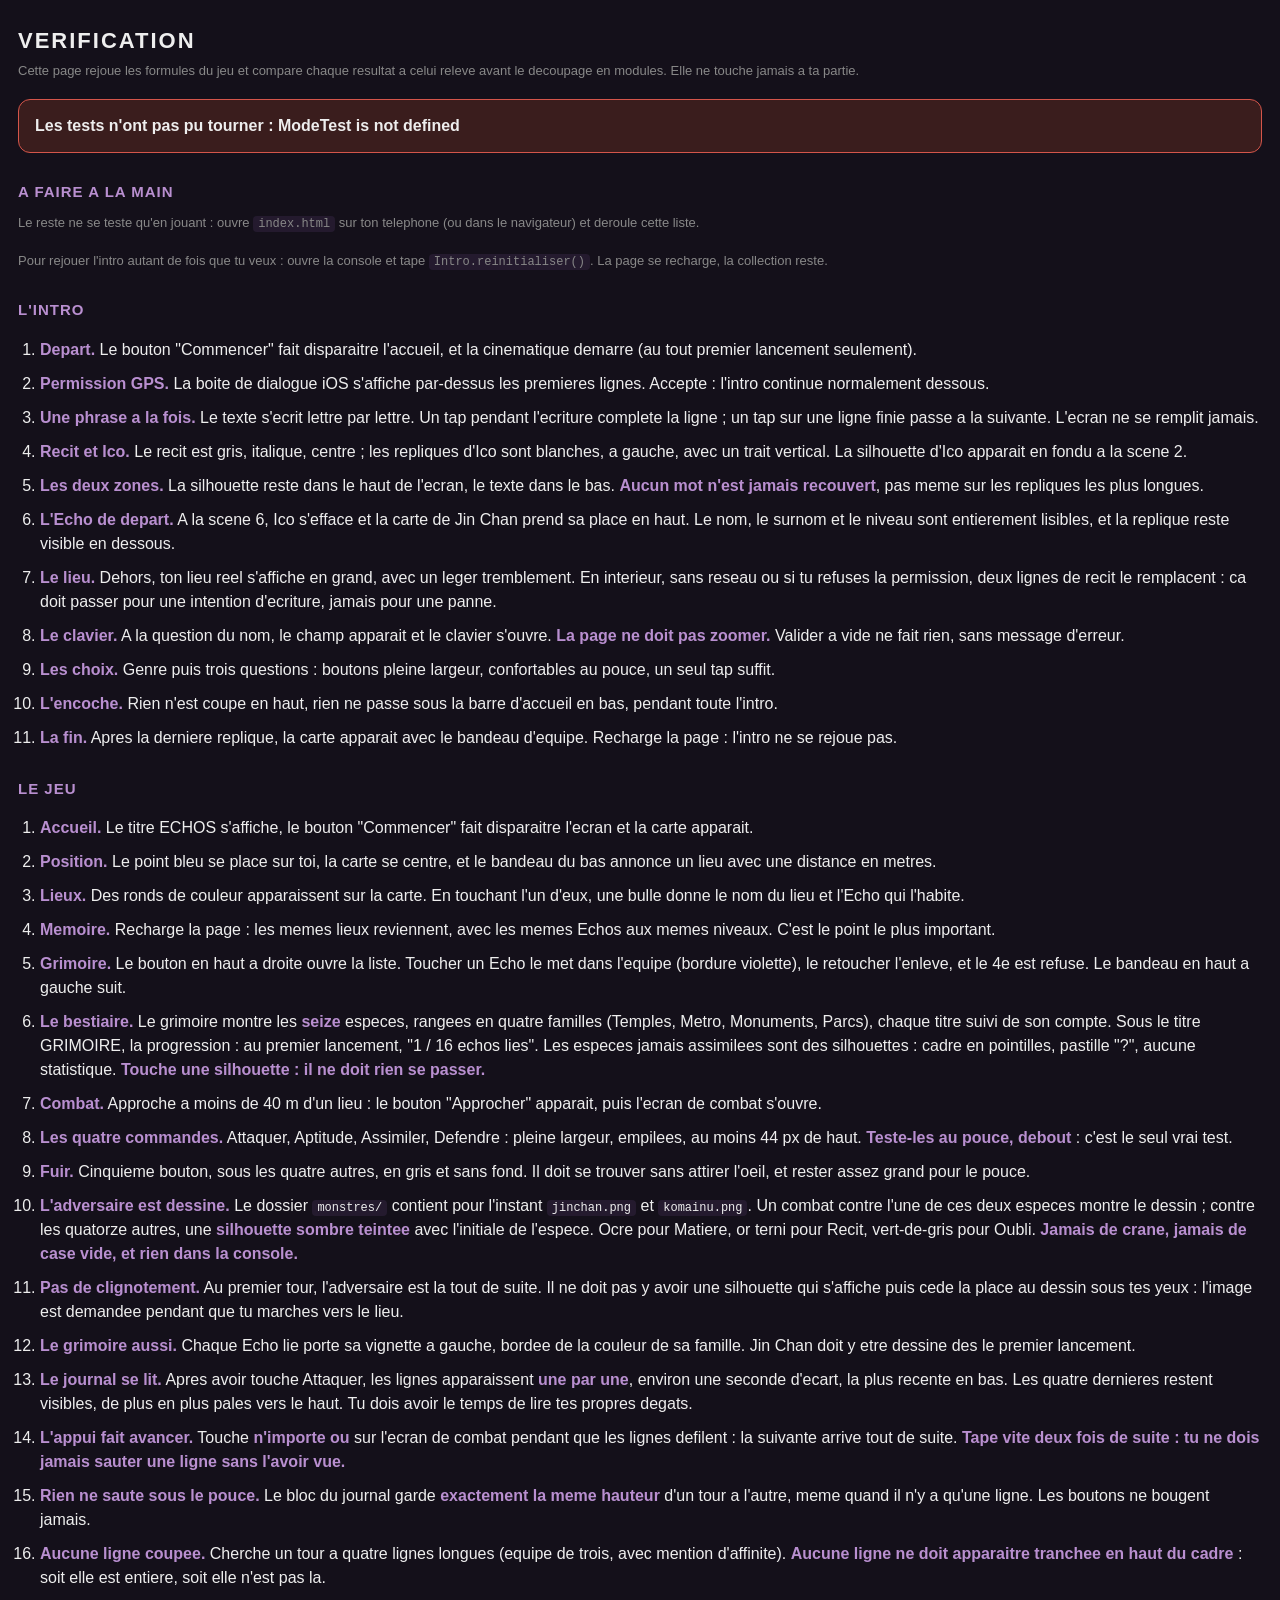
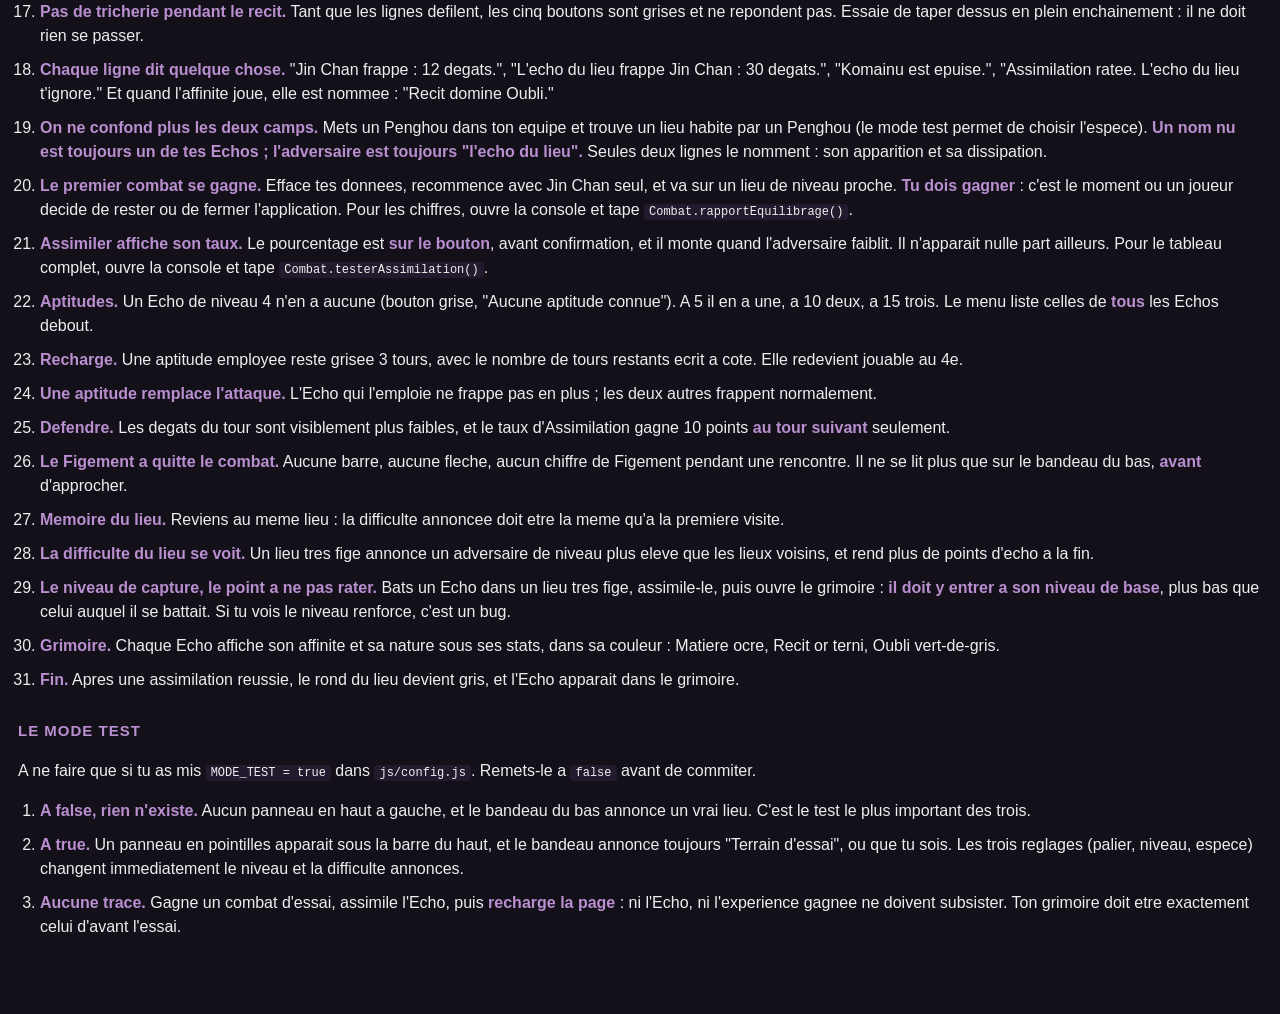
==== commit aa2628ad: "Les Echos s'affichent, et le combat se lit au pouce Deux chantiers sur le meme ecran. Ils touchent l" ====
--- a/verifier/index.html
+++ b/verifier/index.html
@@ -132,20 +132,48 @@
   <li><b>Fuir.</b> Cinquieme bouton, sous les quatre autres, en gris et sans
       fond. Il doit se trouver sans attirer l'oeil, et rester assez grand pour
       le pouce.</li>
+  <li><b>L'adversaire est dessine.</b> Le dossier <code>monstres/</code>
+      contient pour l'instant <code>jinchan.png</code> et
+      <code>komainu.png</code>. Un combat contre l'une de ces deux especes
+      montre le dessin ; contre les quatorze autres, une <b>silhouette
+      sombre teintee</b> avec l'initiale de l'espece. Ocre pour Matiere, or
+      terni pour Recit, vert-de-gris pour Oubli. <b>Jamais de crane, jamais
+      de case vide, et rien dans la console.</b></li>
+  <li><b>Pas de clignotement.</b> Au premier tour, l'adversaire est la tout
+      de suite. Il ne doit pas y avoir une silhouette qui s'affiche puis
+      cede la place au dessin sous tes yeux : l'image est demandee pendant
+      que tu marches vers le lieu.</li>
+  <li><b>Le grimoire aussi.</b> Chaque Echo lie porte sa vignette a gauche,
+      bordee de la couleur de sa famille. Jin Chan doit y etre dessine des
+      le premier lancement.</li>
   <li><b>Le journal se lit.</b> Apres avoir touche Attaquer, les lignes
-      apparaissent <b>une par une</b>, une demi-seconde d'ecart, la plus recente
-      en bas. Les quatre dernieres restent visibles, de plus en plus pales vers
-      le haut. Tu dois avoir le temps de lire tes propres degats.</li>
+      apparaissent <b>une par une</b>, environ une seconde d'ecart, la plus
+      recente en bas. Les quatre dernieres restent visibles, de plus en plus
+      pales vers le haut. Tu dois avoir le temps de lire tes propres
+      degats.</li>
+  <li><b>L'appui fait avancer.</b> Touche <b>n'importe ou</b> sur l'ecran de
+      combat pendant que les lignes defilent : la suivante arrive tout de
+      suite. <b>Tape vite deux fois de suite : tu ne dois jamais sauter une
+      ligne sans l'avoir vue.</b></li>
   <li><b>Rien ne saute sous le pouce.</b> Le bloc du journal garde
       <b>exactement la meme hauteur</b> d'un tour a l'autre, meme quand il n'y a
       qu'une ligne. Les boutons ne bougent jamais.</li>
+  <li><b>Aucune ligne coupee.</b> Cherche un tour a quatre lignes longues
+      (equipe de trois, avec mention d'affinite). <b>Aucune ligne ne doit
+      apparaitre tranchee en haut du cadre</b> : soit elle est entiere, soit
+      elle n'est pas la.</li>
   <li><b>Pas de tricherie pendant le recit.</b> Tant que les lignes defilent,
       les cinq boutons sont grises et ne repondent pas. Essaie de taper dessus
       en plein enchainement : il ne doit rien se passer.</li>
   <li><b>Chaque ligne dit quelque chose.</b> "Jin Chan frappe : 12 degats.",
-      "Baku frappe Jin Chan : 30 degats.", "Komainu est epuise.",
-      "Assimilation ratee. Baku t'ignore." Et quand l'affinite joue, elle est
-      nommee : "Recit domine Oubli."</li>
+      "L'echo du lieu frappe Jin Chan : 30 degats.", "Komainu est epuise.",
+      "Assimilation ratee. L'echo du lieu t'ignore." Et quand l'affinite joue,
+      elle est nommee : "Recit domine Oubli."</li>
+  <li><b>On ne confond plus les deux camps.</b> Mets un Penghou dans ton
+      equipe et trouve un lieu habite par un Penghou (le mode test permet de
+      choisir l'espece). <b>Un nom nu est toujours un de tes Echos ;
+      l'adversaire est toujours "l'echo du lieu".</b> Seules deux lignes le
+      nomment : son apparition et sa dissipation.</li>
   <li><b>Le premier combat se gagne.</b> Efface tes donnees, recommence avec
       Jin Chan seul, et va sur un lieu de niveau proche. <b>Tu dois gagner</b> :
       c'est le moment ou un joueur decide de rester ou de fermer l'application.
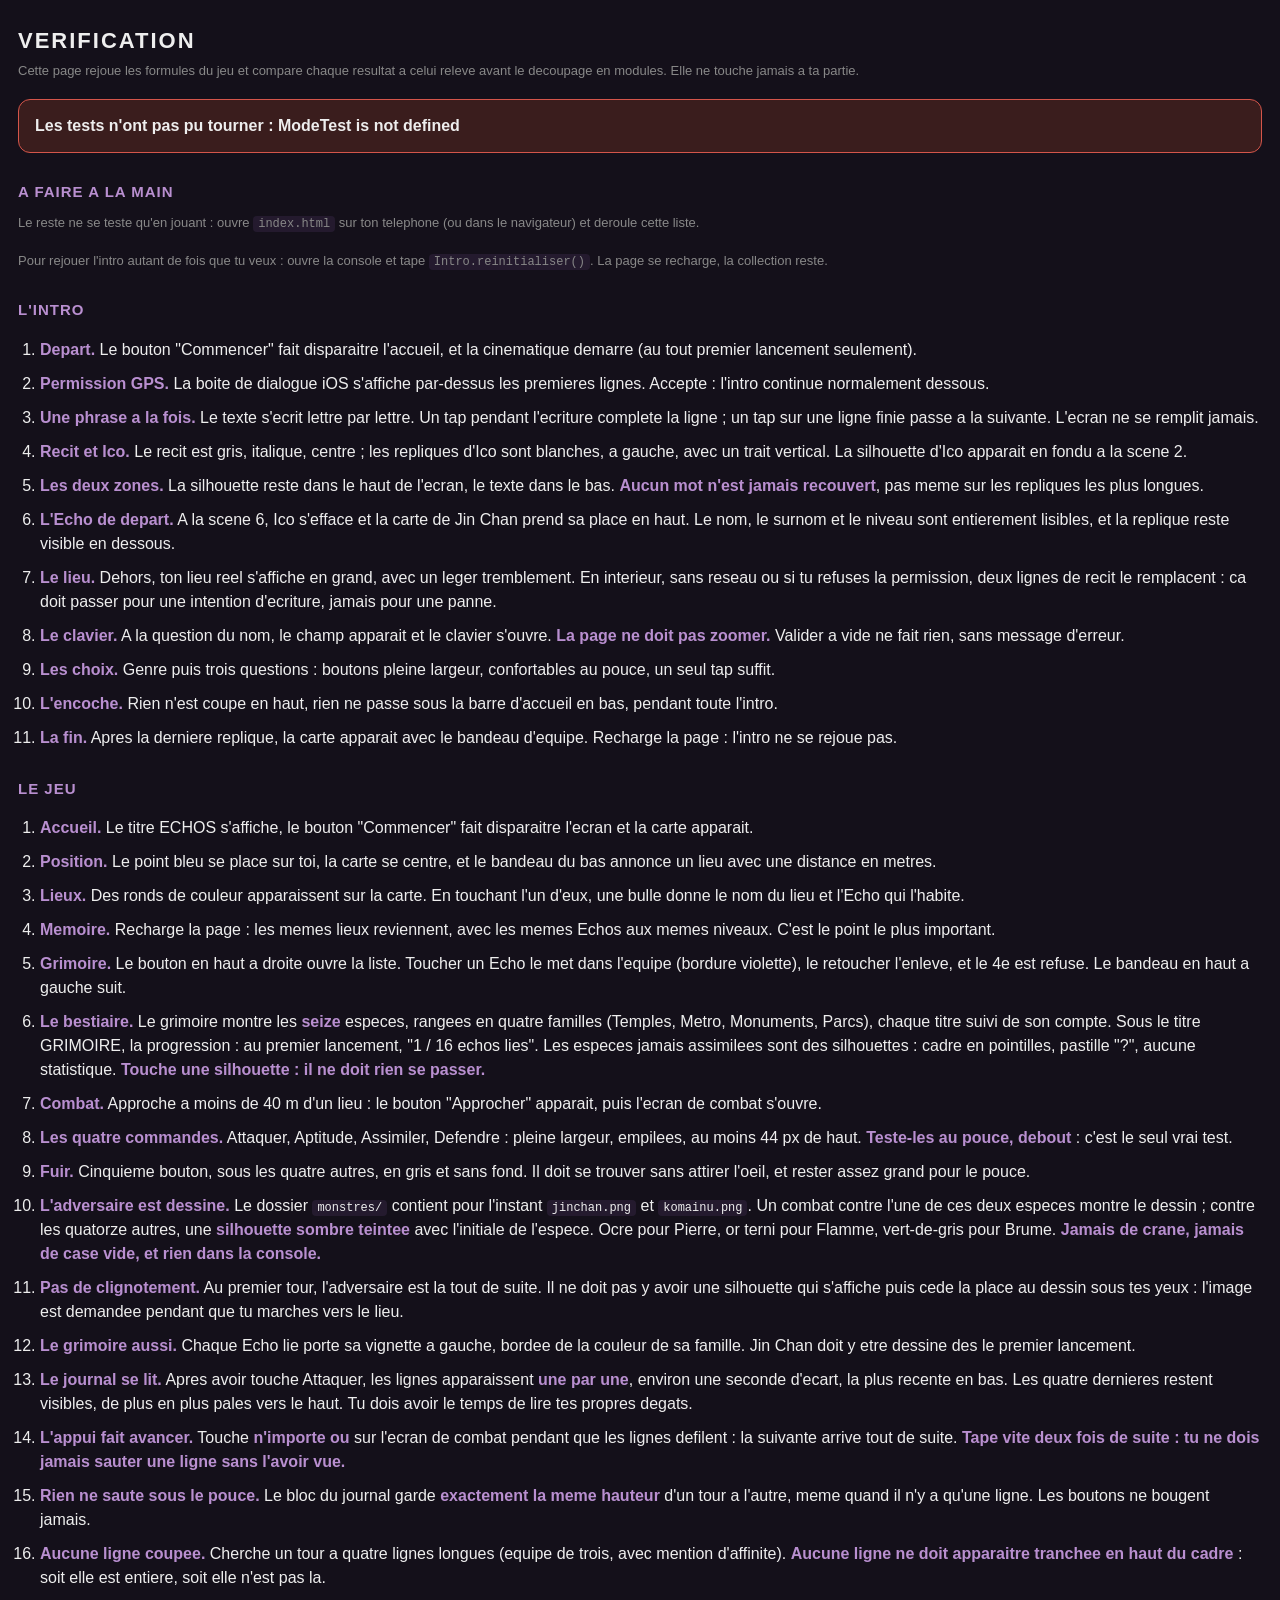
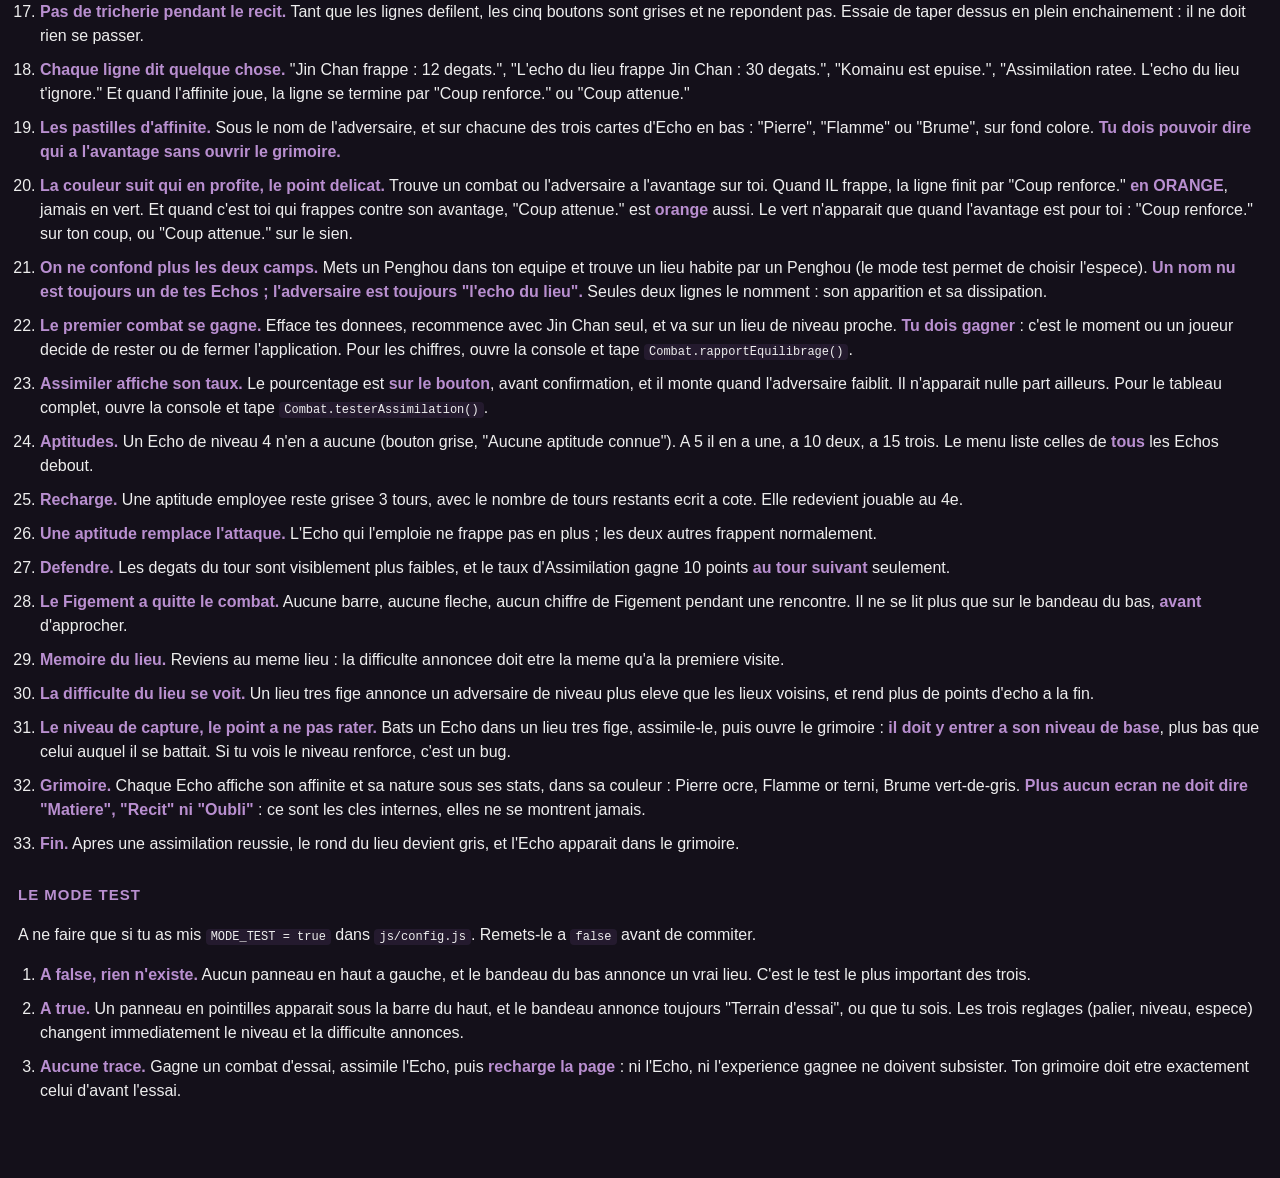
==== commit 55ef21bb: "Pierre, Flamme et Brume : les affinites se lisent en combat Deux chantiers lies. Le premier donne au" ====
--- a/verifier/index.html
+++ b/verifier/index.html
@@ -136,8 +136,8 @@
       contient pour l'instant <code>jinchan.png</code> et
       <code>komainu.png</code>. Un combat contre l'une de ces deux especes
       montre le dessin ; contre les quatorze autres, une <b>silhouette
-      sombre teintee</b> avec l'initiale de l'espece. Ocre pour Matiere, or
-      terni pour Recit, vert-de-gris pour Oubli. <b>Jamais de crane, jamais
+      sombre teintee</b> avec l'initiale de l'espece. Ocre pour Pierre, or
+      terni pour Flamme, vert-de-gris pour Brume. <b>Jamais de crane, jamais
       de case vide, et rien dans la console.</b></li>
   <li><b>Pas de clignotement.</b> Au premier tour, l'adversaire est la tout
       de suite. Il ne doit pas y avoir une silhouette qui s'affiche puis
@@ -168,7 +168,17 @@
   <li><b>Chaque ligne dit quelque chose.</b> "Jin Chan frappe : 12 degats.",
       "L'echo du lieu frappe Jin Chan : 30 degats.", "Komainu est epuise.",
       "Assimilation ratee. L'echo du lieu t'ignore." Et quand l'affinite joue,
-      elle est nommee : "Recit domine Oubli."</li>
+      la ligne se termine par "Coup renforce." ou "Coup attenue."</li>
+  <li><b>Les pastilles d'affinite.</b> Sous le nom de l'adversaire, et sur
+      chacune des trois cartes d'Echo en bas : "Pierre", "Flamme" ou
+      "Brume", sur fond colore. <b>Tu dois pouvoir dire qui a l'avantage
+      sans ouvrir le grimoire.</b></li>
+  <li><b>La couleur suit qui en profite, le point delicat.</b> Trouve un
+      combat ou l'adversaire a l'avantage sur toi. Quand IL frappe, la ligne
+      finit par "Coup renforce." <b>en ORANGE</b>, jamais en vert. Et quand
+      c'est toi qui frappes contre son avantage, "Coup attenue." est
+      <b>orange</b> aussi. Le vert n'apparait que quand l'avantage est pour
+      toi : "Coup renforce." sur ton coup, ou "Coup attenue." sur le sien.</li>
   <li><b>On ne confond plus les deux camps.</b> Mets un Penghou dans ton
       equipe et trouve un lieu habite par un Penghou (le mode test permet de
       choisir l'espece). <b>Un nom nu est toujours un de tes Echos ;
@@ -205,7 +215,9 @@
       <b>il doit y entrer a son niveau de base</b>, plus bas que celui auquel
       il se battait. Si tu vois le niveau renforce, c'est un bug.</li>
   <li><b>Grimoire.</b> Chaque Echo affiche son affinite et sa nature sous ses
-      stats, dans sa couleur : Matiere ocre, Recit or terni, Oubli vert-de-gris.</li>
+      stats, dans sa couleur : Pierre ocre, Flamme or terni, Brume
+      vert-de-gris. <b>Plus aucun ecran ne doit dire "Matiere", "Recit" ni
+      "Oubli"</b> : ce sont les cles internes, elles ne se montrent jamais.</li>
   <li><b>Fin.</b> Apres une assimilation reussie, le rond du lieu devient
       gris, et l'Echo apparait dans le grimoire.</li>
 </ol>
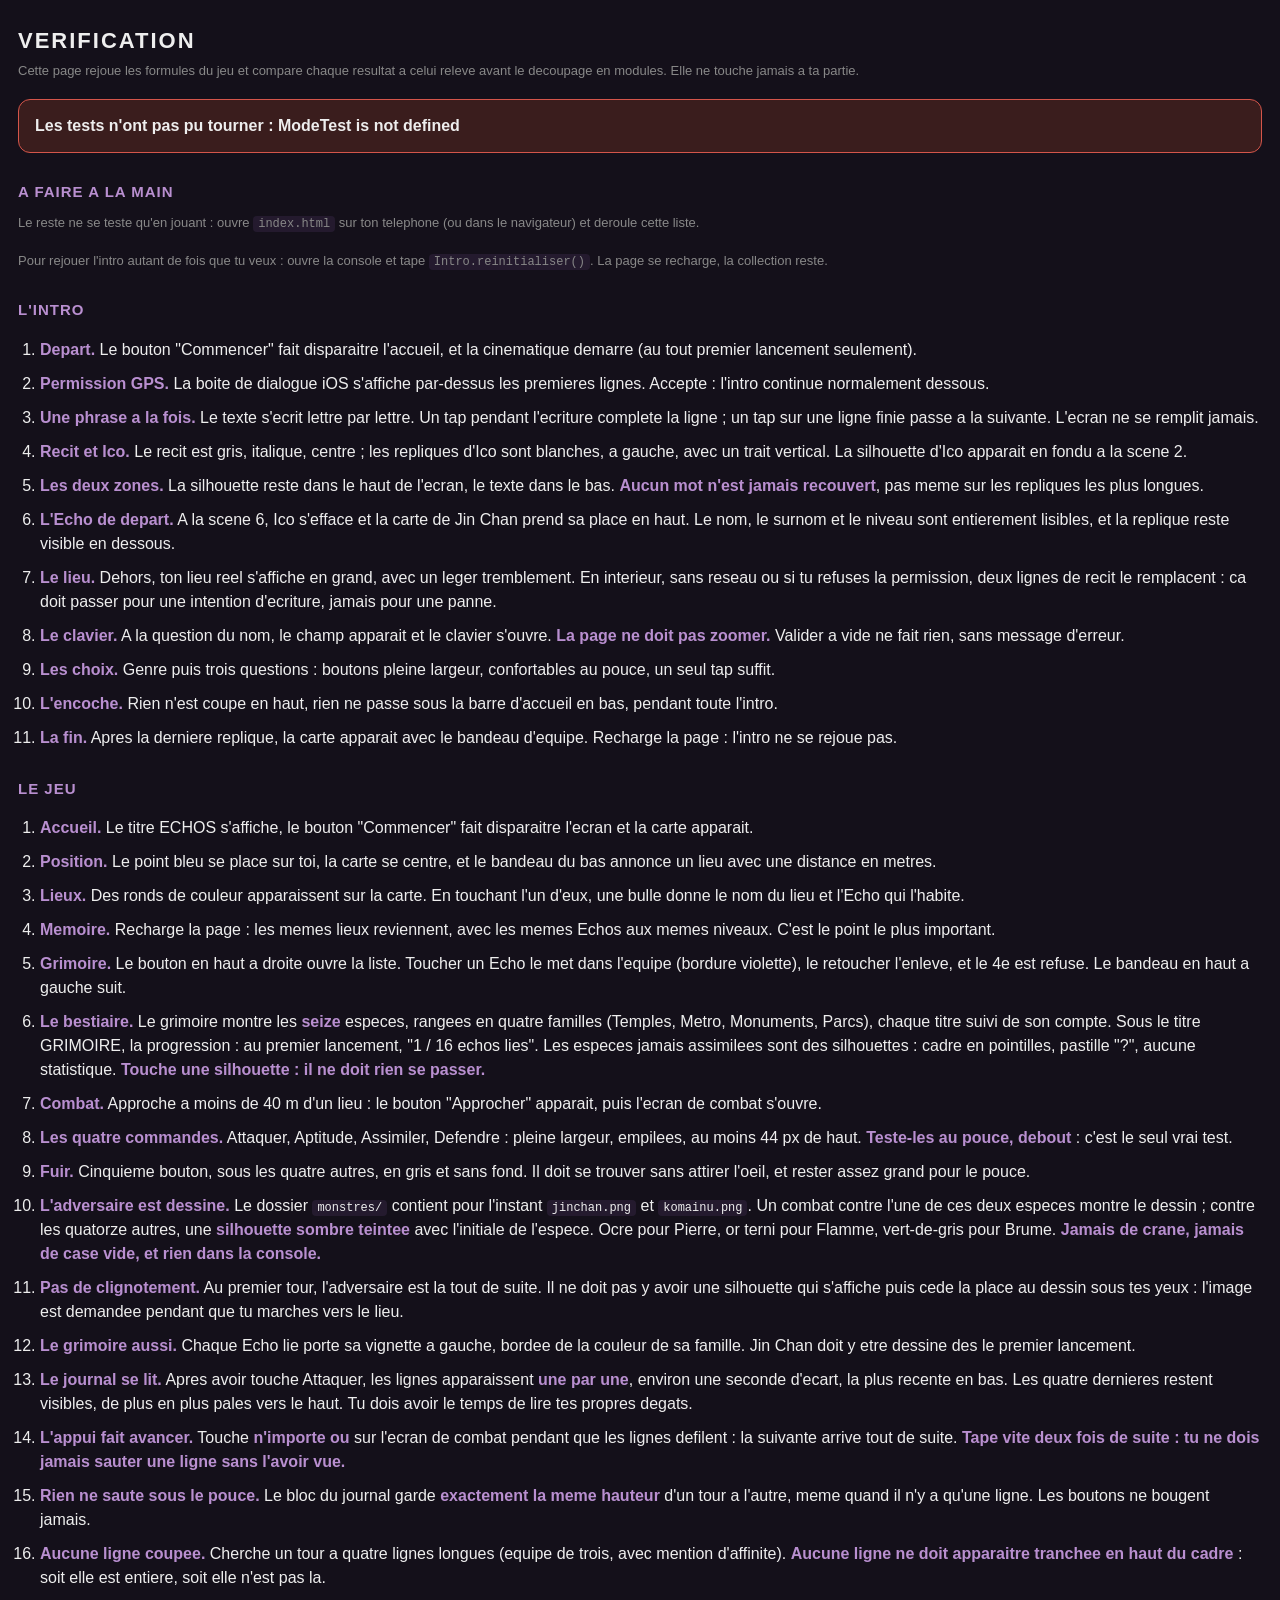
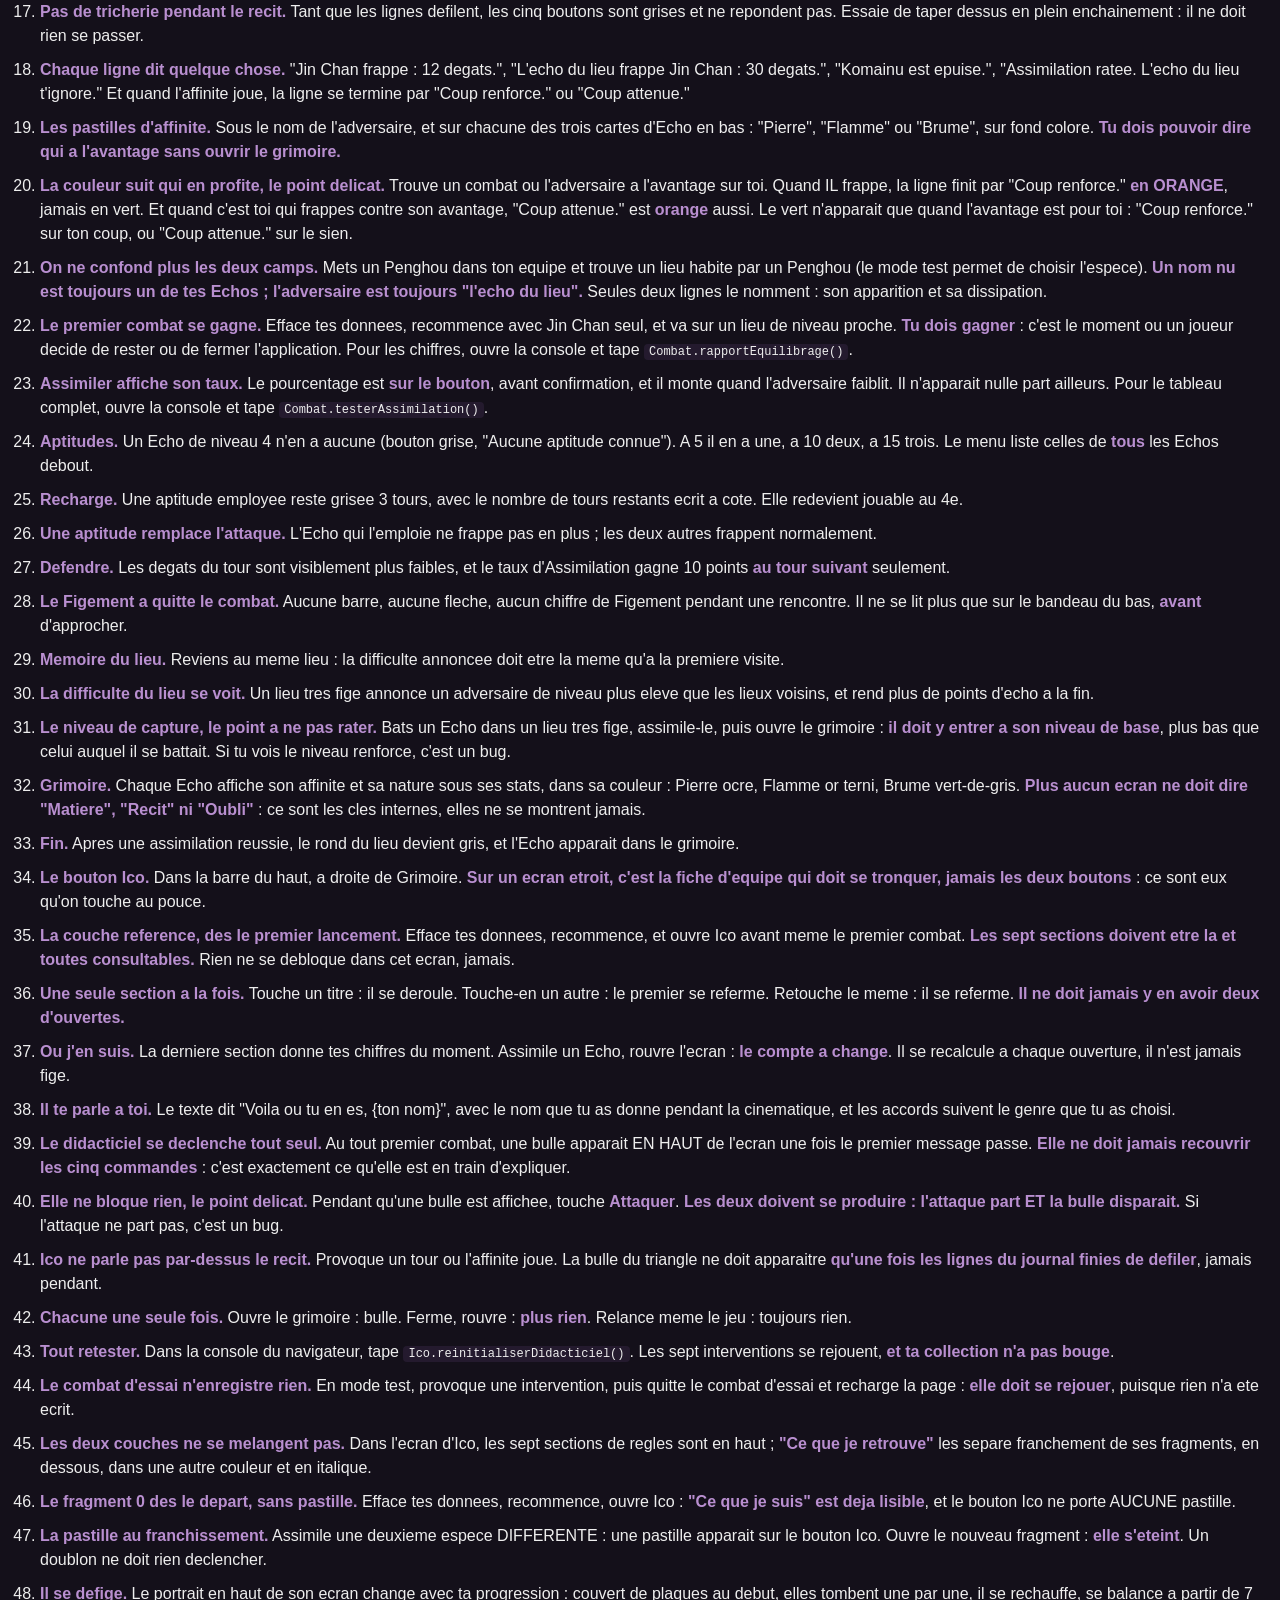
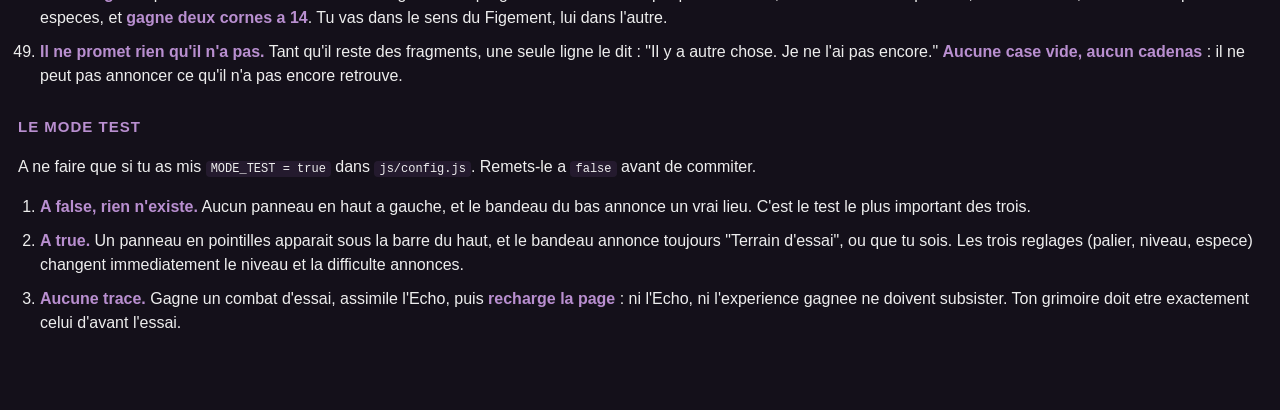
==== commit 3672e53e: "Ico : didacticiel et couche reference" ====
--- a/verifier/index.html
+++ b/verifier/index.html
@@ -220,6 +220,60 @@
       "Oubli"</b> : ce sont les cles internes, elles ne se montrent jamais.</li>
   <li><b>Fin.</b> Apres une assimilation reussie, le rond du lieu devient
       gris, et l'Echo apparait dans le grimoire.</li>
+  <li><b>Le bouton Ico.</b> Dans la barre du haut, a droite de Grimoire.
+      <b>Sur un ecran etroit, c'est la fiche d'equipe qui doit se tronquer,
+      jamais les deux boutons</b> : ce sont eux qu'on touche au pouce.</li>
+  <li><b>La couche reference, des le premier lancement.</b> Efface tes
+      donnees, recommence, et ouvre Ico avant meme le premier combat.
+      <b>Les sept sections doivent etre la et toutes consultables.</b> Rien ne
+      se debloque dans cet ecran, jamais.</li>
+  <li><b>Une seule section a la fois.</b> Touche un titre : il se deroule.
+      Touche-en un autre : le premier se referme. Retouche le meme : il se
+      referme. <b>Il ne doit jamais y en avoir deux d'ouvertes.</b></li>
+  <li><b>Ou j'en suis.</b> La derniere section donne tes chiffres du moment.
+      Assimile un Echo, rouvre l'ecran : <b>le compte a change</b>. Il se
+      recalcule a chaque ouverture, il n'est jamais fige.</li>
+  <li><b>Il te parle a toi.</b> Le texte dit "Voila ou tu en es, {ton nom}",
+      avec le nom que tu as donne pendant la cinematique, et les accords
+      suivent le genre que tu as choisi.</li>
+  <li><b>Le didacticiel se declenche tout seul.</b> Au tout premier combat,
+      une bulle apparait EN HAUT de l'ecran une fois le premier message
+      passe. <b>Elle ne doit jamais recouvrir les cinq commandes</b> :
+      c'est exactement ce qu'elle est en train d'expliquer.</li>
+  <li><b>Elle ne bloque rien, le point delicat.</b> Pendant qu'une bulle est
+      affichee, touche <b>Attaquer</b>. <b>Les deux doivent se produire :
+      l'attaque part ET la bulle disparait.</b> Si l'attaque ne part pas,
+      c'est un bug.</li>
+  <li><b>Ico ne parle pas par-dessus le recit.</b> Provoque un tour ou
+      l'affinite joue. La bulle du triangle ne doit apparaitre
+      <b>qu'une fois les lignes du journal finies de defiler</b>, jamais
+      pendant.</li>
+  <li><b>Chacune une seule fois.</b> Ouvre le grimoire : bulle. Ferme,
+      rouvre : <b>plus rien</b>. Relance meme le jeu : toujours rien.</li>
+  <li><b>Tout retester.</b> Dans la console du navigateur, tape
+      <code>Ico.reinitialiserDidacticiel()</code>. Les sept interventions
+      se rejouent, <b>et ta collection n'a pas bouge</b>.</li>
+  <li><b>Le combat d'essai n'enregistre rien.</b> En mode test, provoque une
+      intervention, puis quitte le combat d'essai et recharge la page :
+      <b>elle doit se rejouer</b>, puisque rien n'a ete ecrit.</li>
+  <li><b>Les deux couches ne se melangent pas.</b> Dans l'ecran d'Ico, les
+      sept sections de regles sont en haut ; <b>"Ce que je retrouve"</b> les
+      separe franchement de ses fragments, en dessous, dans une autre
+      couleur et en italique.</li>
+  <li><b>Le fragment 0 des le depart, sans pastille.</b> Efface tes donnees,
+      recommence, ouvre Ico : <b>"Ce que je suis" est deja lisible</b>, et le
+      bouton Ico ne porte AUCUNE pastille.</li>
+  <li><b>La pastille au franchissement.</b> Assimile une deuxieme espece
+      DIFFERENTE : une pastille apparait sur le bouton Ico. Ouvre le nouveau
+      fragment : <b>elle s'eteint</b>. Un doublon ne doit rien declencher.</li>
+  <li><b>Il se defige.</b> Le portrait en haut de son ecran change avec ta
+      progression : couvert de plaques au debut, elles tombent une par une,
+      il se rechauffe, se balance a partir de 7 especes, et <b>gagne deux
+      cornes a 14</b>. Tu vas dans le sens du Figement, lui dans l'autre.</li>
+  <li><b>Il ne promet rien qu'il n'a pas.</b> Tant qu'il reste des fragments,
+      une seule ligne le dit : "Il y a autre chose. Je ne l'ai pas encore."
+      <b>Aucune case vide, aucun cadenas</b> : il ne peut pas annoncer ce
+      qu'il n'a pas encore retrouve.</li>
 </ol>
 
 <h2>LE MODE TEST</h2>
